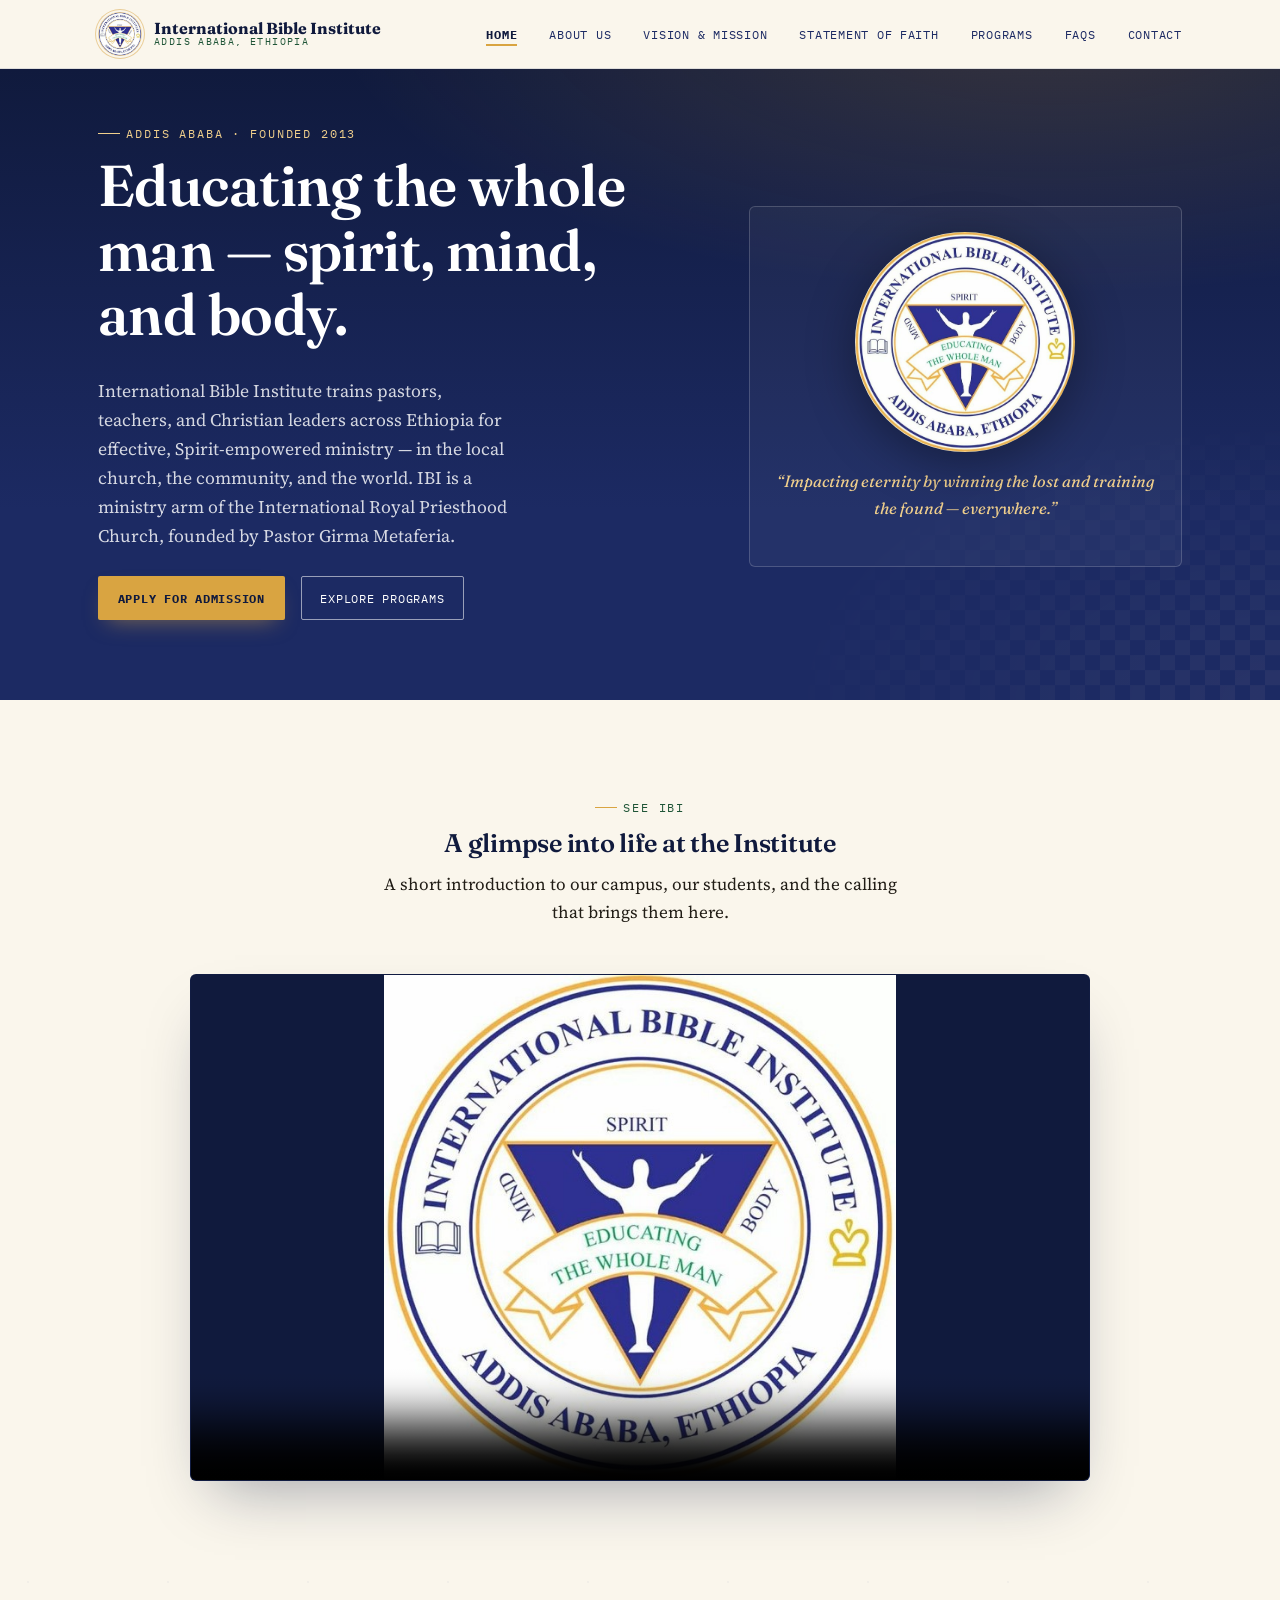
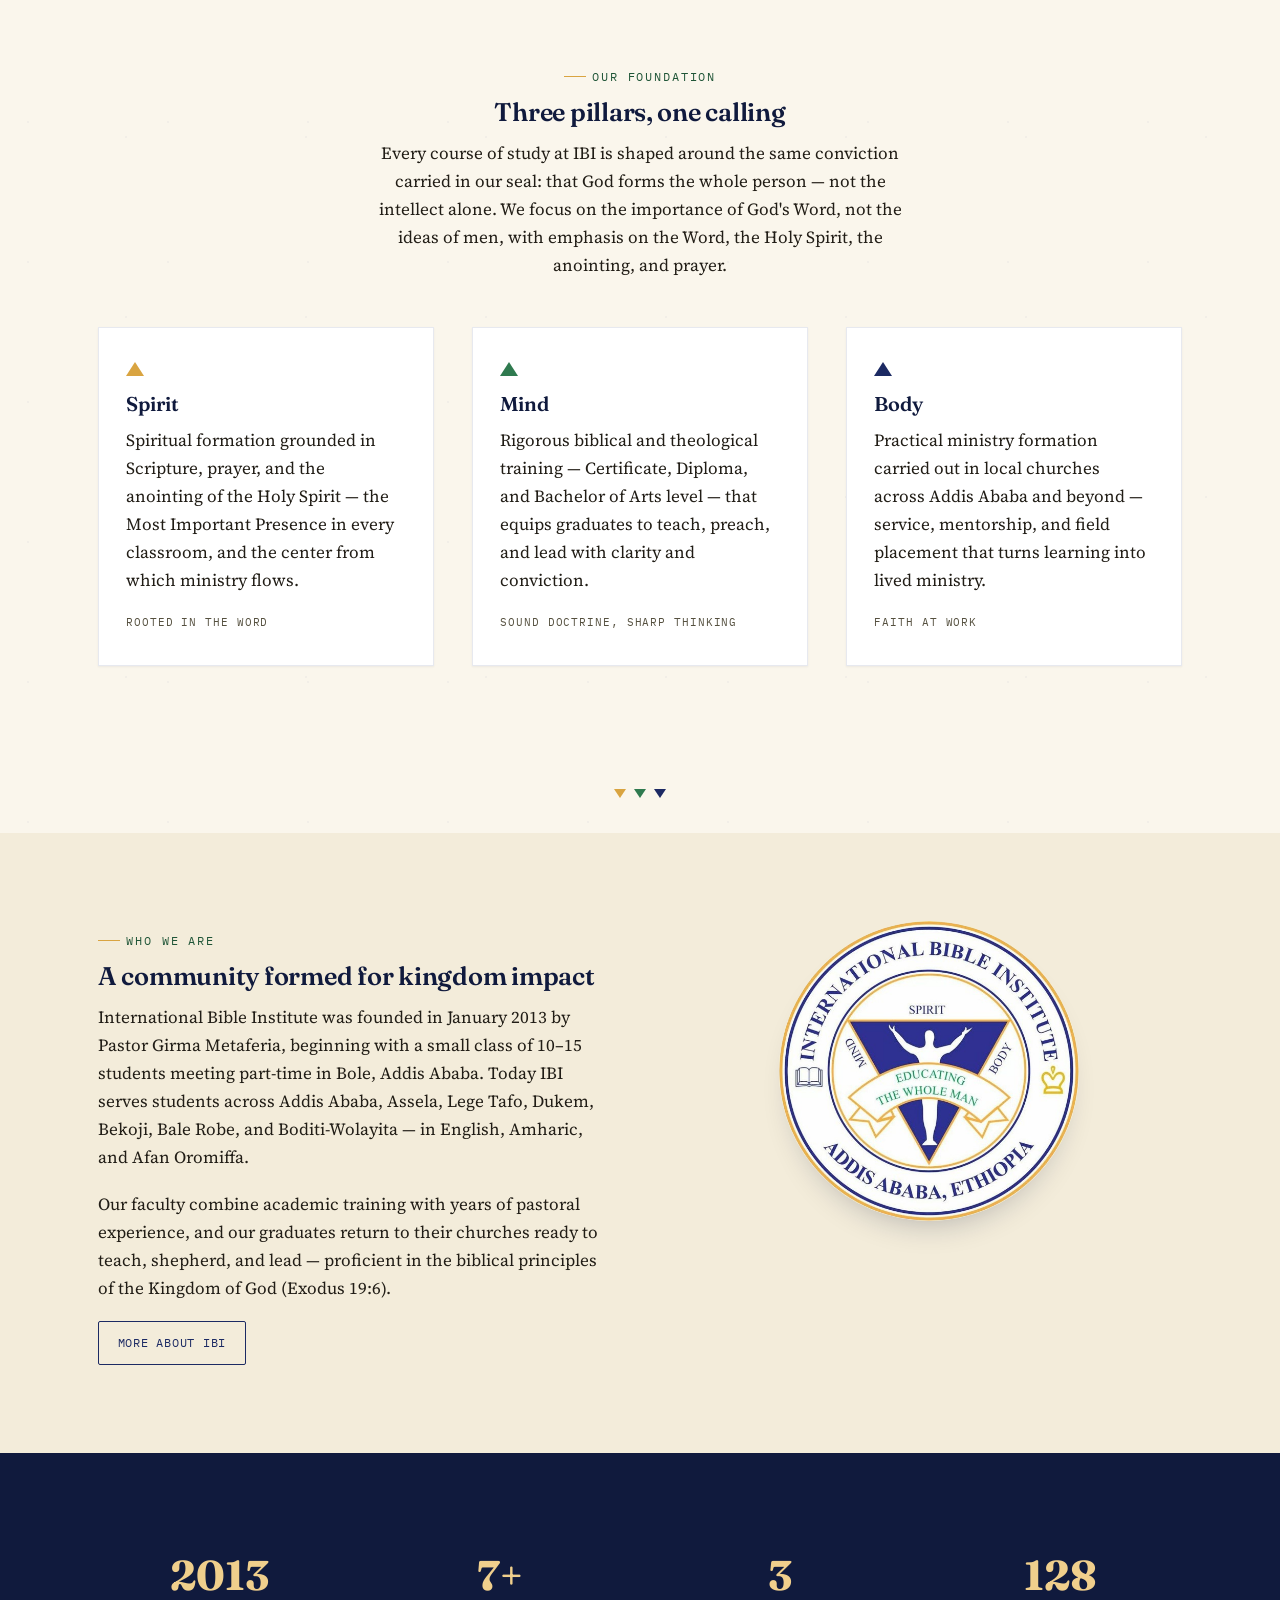
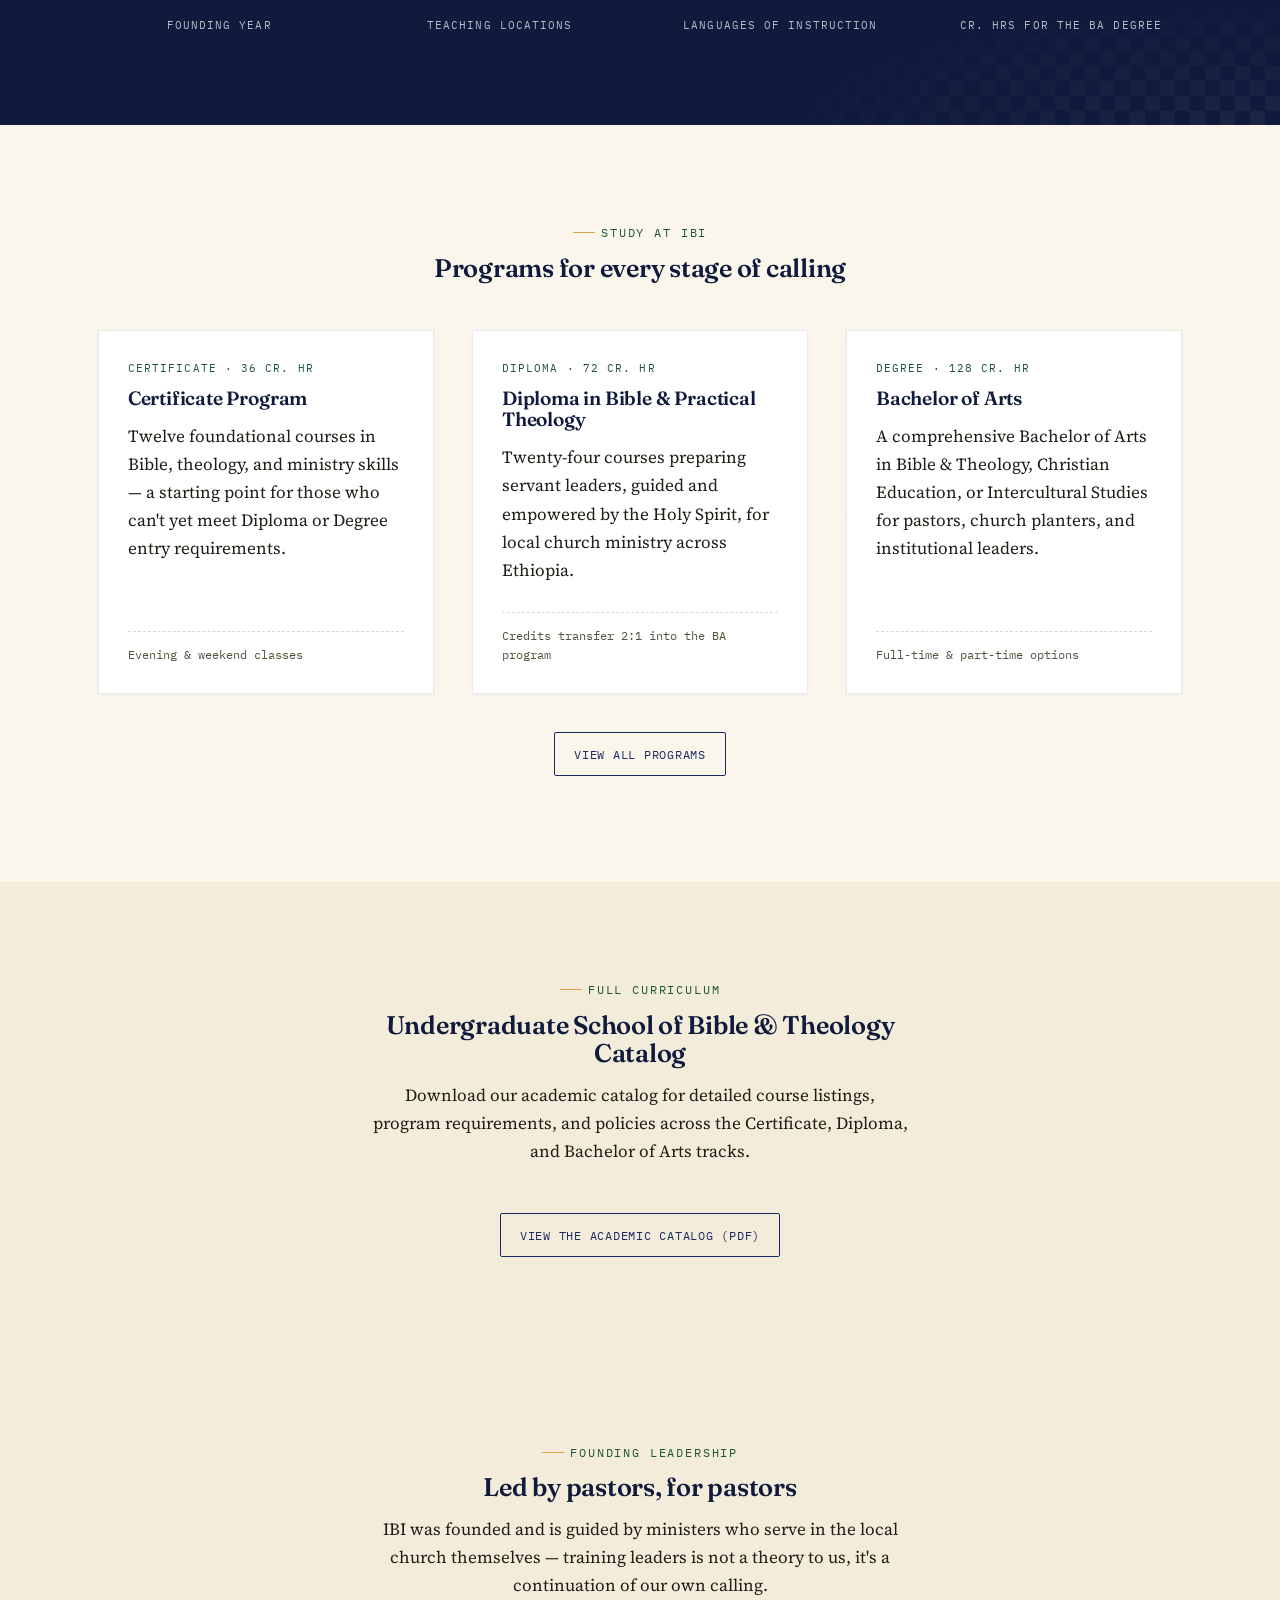
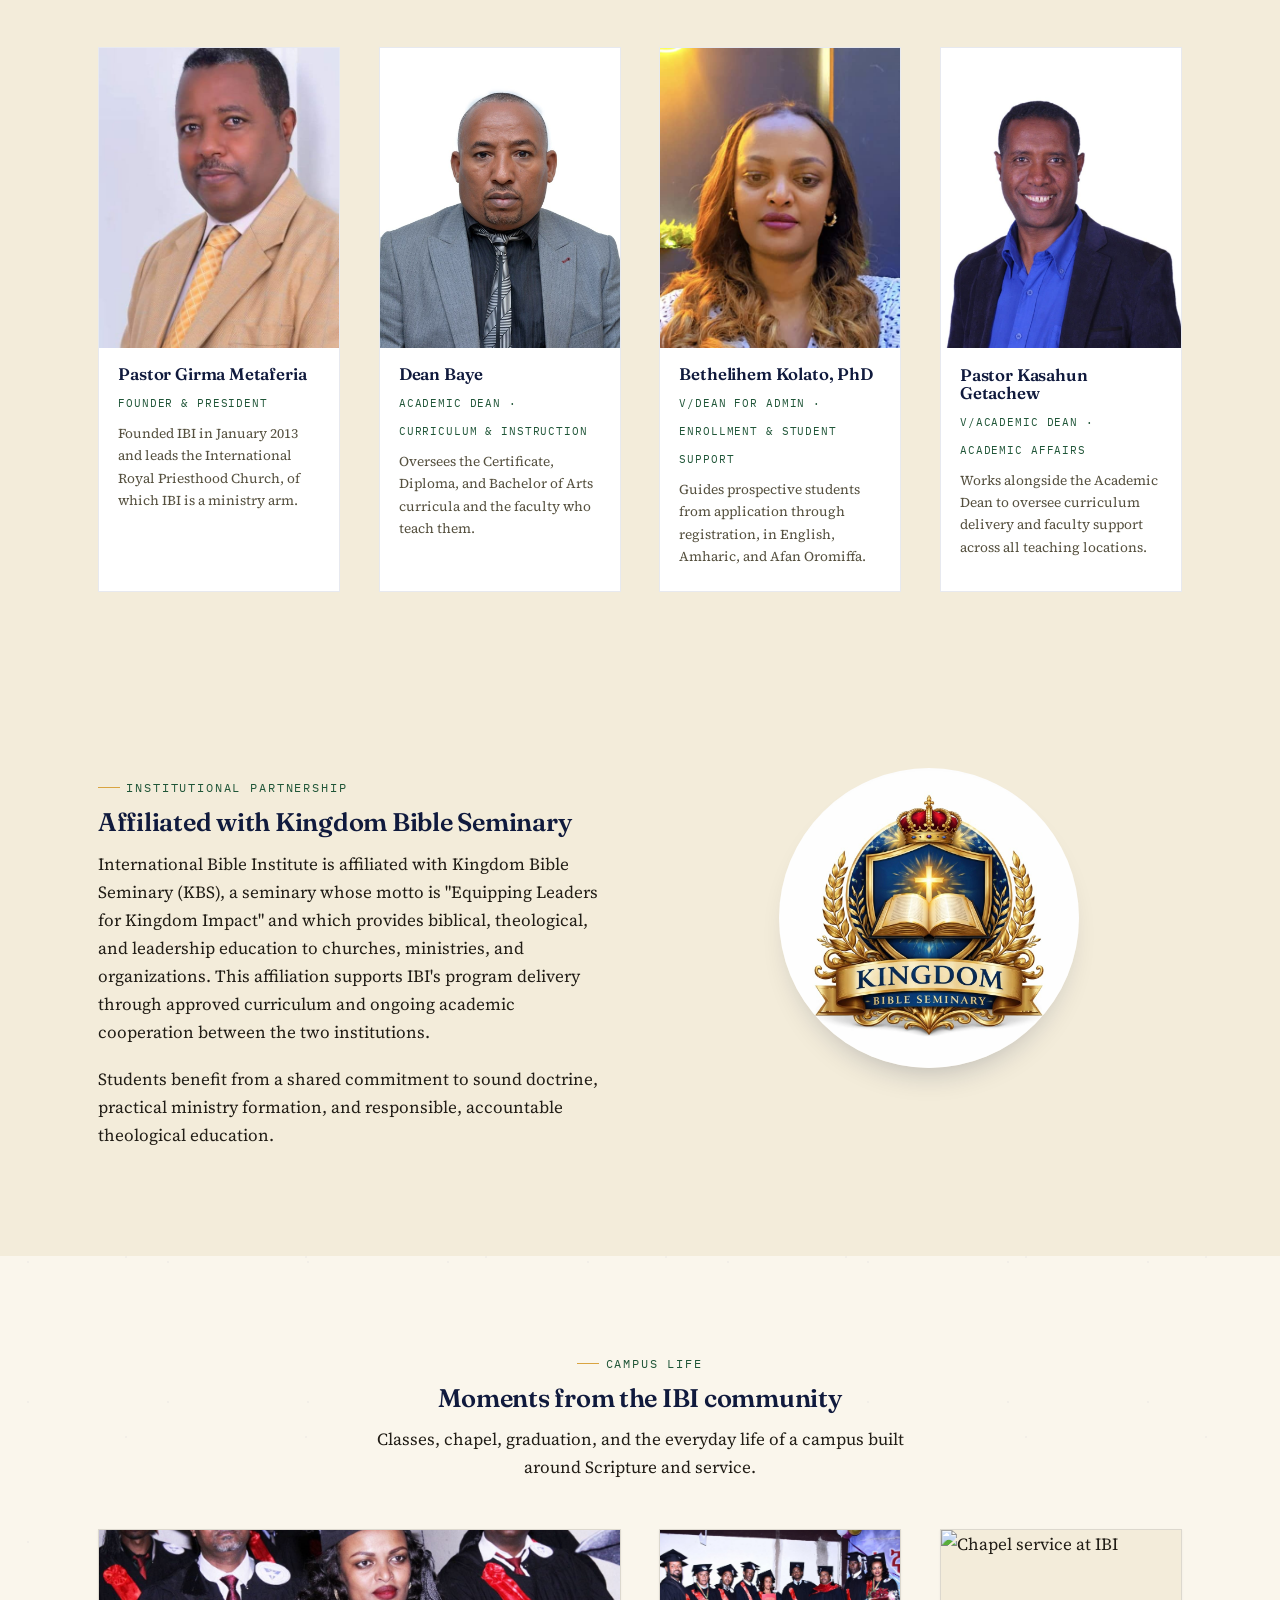
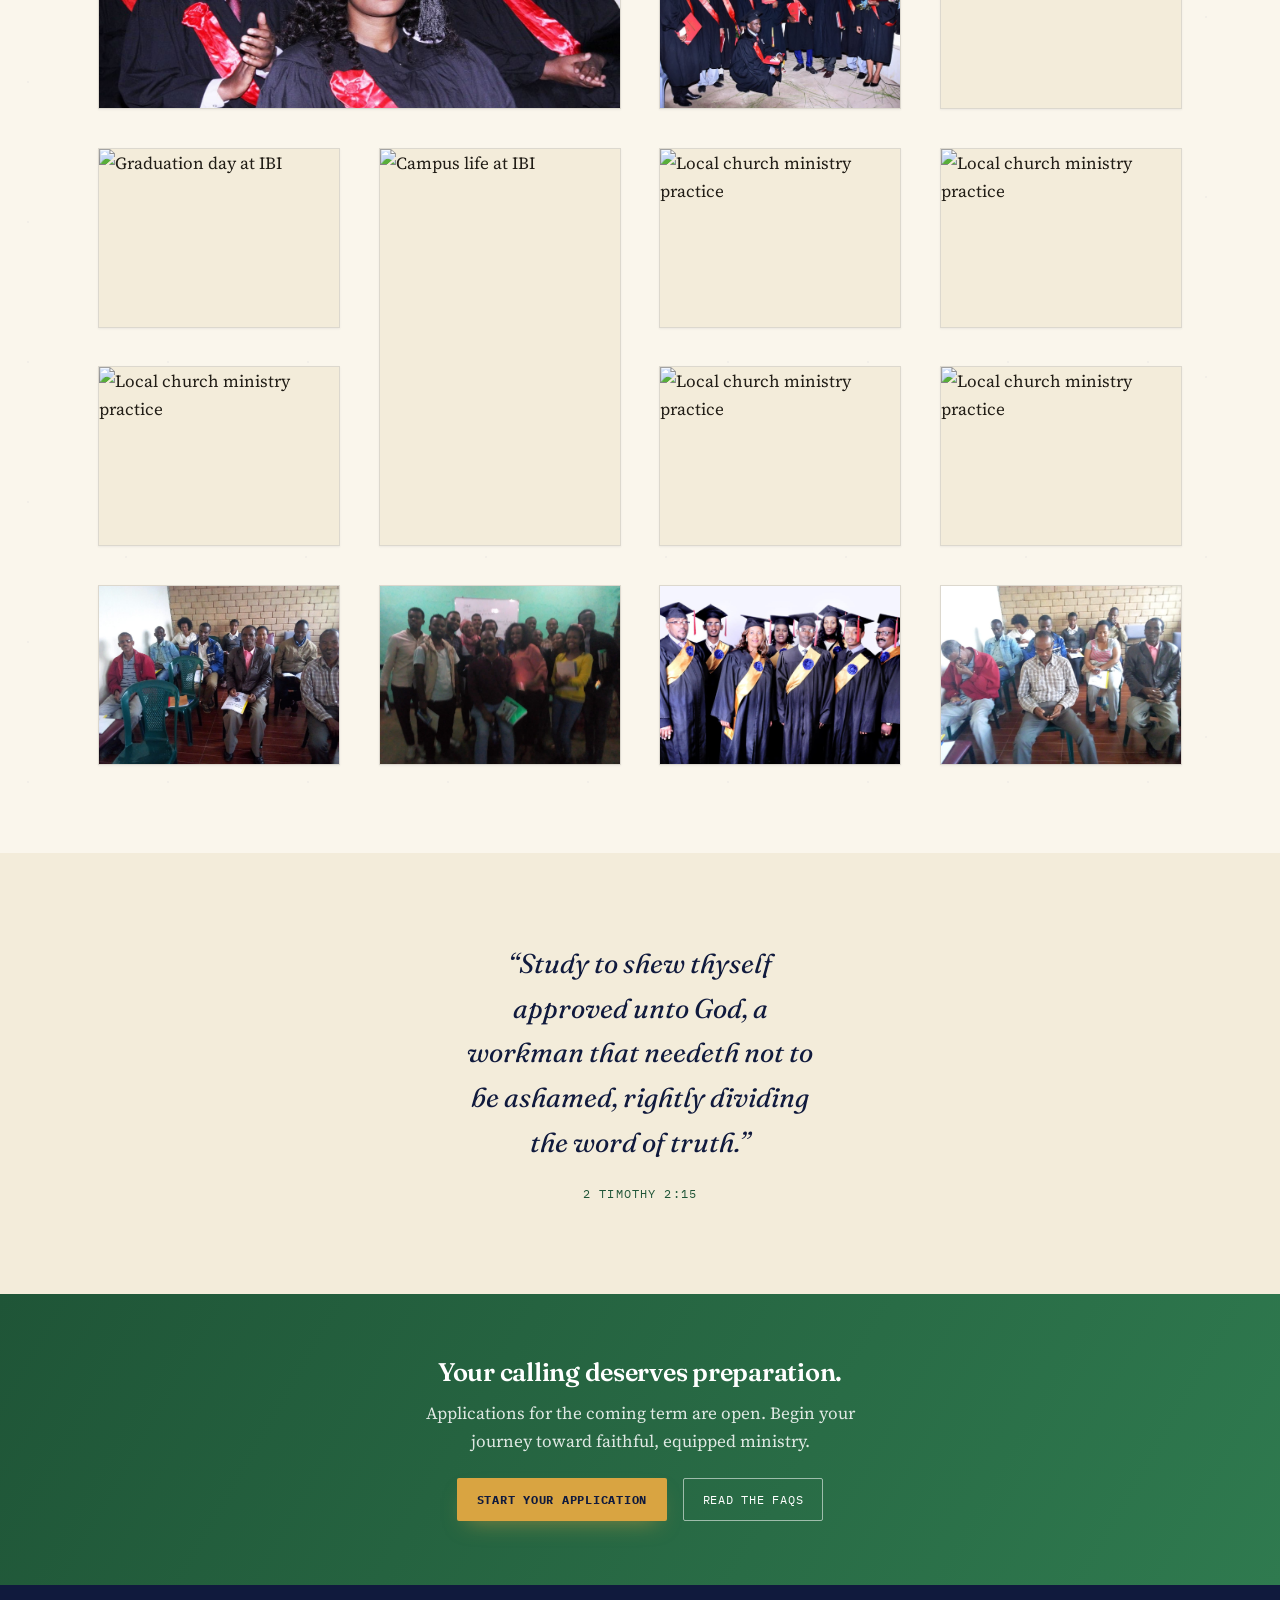
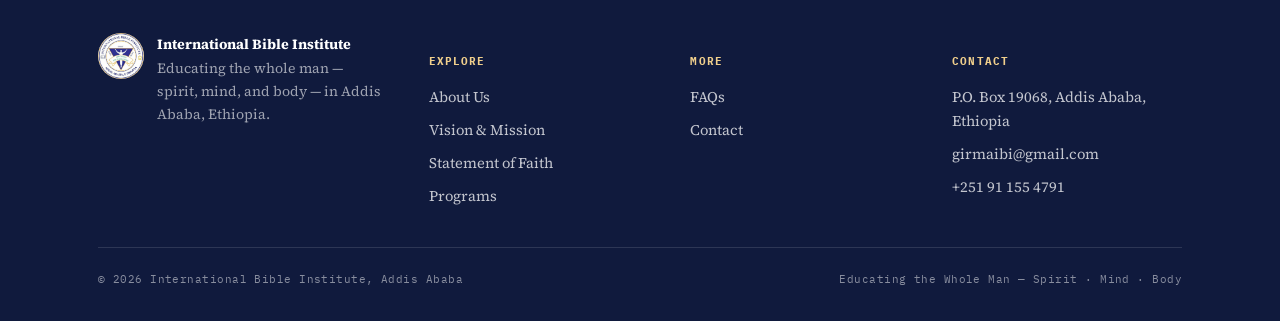
==== index.html @ f101fec1 "first commit" ====
<!DOCTYPE html>
<html lang="en">
<head>
<meta charset="UTF-8">
<meta name="viewport" content="width=device-width, initial-scale=1.0">
<title>International Bible Institute — Addis Ababa, Ethiopia</title>
<meta name="description" content="International Bible Institute (IBI) in Addis Ababa, Ethiopia — educating the whole man in spirit, mind, and body.">
<link rel="icon" type="image/png" href="Pictures/IBI Logo circle.png">
<link rel="apple-touch-icon" href="apple-touch-icon.png">
<link rel="preconnect" href="https://fonts.googleapis.com">
<link href="https://fonts.googleapis.com/css2?family=Fraunces:ital,wght@0,500;0,600;0,700;1,500&family=Source+Serif+4:wght@400;500;600&family=IBM+Plex+Mono:wght@400;500&display=swap" rel="stylesheet">
<link rel="stylesheet" href="styles.css">
</head>
<body>

<header class="site-header">
  <div class="wrap nav">
    <a href="index.html" class="brand">
      <img src="IBI Logo.jpeg" alt="International Bible Institute crest">
      <span class="brand-text"><strong>International Bible Institute</strong><span>Addis Ababa, Ethiopia</span></span>
    </a>
    <button class="nav-toggle" aria-label="Toggle navigation" aria-expanded="false"><span></span></button>
    <ul class="nav-links">
      <li><a href="index.html" aria-current="page">Home</a></li>
      <li><a href="About.html">About Us</a></li>
      <li><a href="Visionmission.html">Vision &amp; Mission</a></li>
      <li><a href="Statementoffaith.html">Statement of Faith</a></li>
      <li><a href="Programs.html">Programs</a></li>
      <li><a href="Faqs.html">FAQs</a></li>
      <li><a href="Contact.html">Contact</a></li>
    </ul>
  </div>
</header>

<main>

  <!-- HERO -->
  <section class="hero">
    <div class="wrap hero-inner">
      <div>
        <p class="eyebrow">Addis Ababa · Founded 2013</p>
        <h1>Educating the whole man — spirit, mind, and body.</h1>
        <p class="lead">International Bible Institute trains pastors, teachers, and Christian leaders across Ethiopia for effective, Spirit-empowered ministry — in the local church, the community, and the world. IBI is a ministry arm of the International Royal Priesthood Church, founded by Pastor Girma Metaferia.</p>
        <div class="hero-actions">
          <a href="Contact.html" class="btn btn-gold">Apply for admission</a>
          <a href="Programs.html" class="btn btn-outline">Explore programs</a>
        </div>
      </div>
      <div class="crest-panel">
        <img src="IBI Logo.jpeg" alt="International Bible Institute seal — Spirit, Mind, Body">
        <p class="motto">&ldquo;Impacting eternity by winning the lost and training the found — everywhere.&rdquo;</p>
      </div>
    </div>
  </section>

  <!-- VIDEO -->
  <section class="video-section">
    <div class="wrap">
      <div class="section-head center">
        <p class="eyebrow">See IBI</p>
        <h2>A glimpse into life at the Institute</h2>
        <p>A short introduction to our campus, our students, and the calling that brings them here.</p>
      </div>
      <div class="video-frame">
        <video controls preload="metadata" poster="IBI Logo.jpeg">
          <source src="IBI video.mp4" type="video/mp4">
          Your browser does not support the video tag. You can <a href="IBI video.mp4">download the video</a> instead.
        </video>
      </div>
    </div>
  </section>

  <!-- PILLARS -->
  <section>
    <div class="wrap">
      <div class="section-head center">
        <p class="eyebrow">Our foundation</p>
        <h2>Three pillars, one calling</h2>
        <p>Every course of study at IBI is shaped around the same conviction carried in our seal: that God forms the whole person — not the intellect alone. We focus on the importance of God's Word, not the ideas of men, with emphasis on the Word, the Holy Spirit, the anointing, and prayer.</p>
      </div>
      <div class="pillars">
        <div class="pillar">
          <h3>Spirit</h3>
          <p>Spiritual formation grounded in Scripture, prayer, and the anointing of the Holy Spirit — the Most Important Presence in every classroom, and the center from which ministry flows.</p>
          <span class="ref">Rooted in the Word</span>
        </div>
        <div class="pillar">
          <h3>Mind</h3>
          <p>Rigorous biblical and theological training — Certificate, Diploma, and Bachelor of Arts level — that equips graduates to teach, preach, and lead with clarity and conviction.</p>
          <span class="ref">Sound doctrine, sharp thinking</span>
        </div>
        <div class="pillar">
          <h3>Body</h3>
          <p>Practical ministry formation carried out in local churches across Addis Ababa and beyond — service, mentorship, and field placement that turns learning into lived ministry.</p>
          <span class="ref">Faith at work</span>
        </div>
      </div>
    </div>
  </section>

  <div class="tri-rule"><span></span><span></span><span></span></div>

  <!-- ABOUT TEASER -->
  <section class="section-alt">
    <div class="wrap split">
      <div>
        <p class="eyebrow">Who we are</p>
        <h2>A community formed for kingdom impact</h2>
        <p>International Bible Institute was founded in January 2013 by Pastor Girma Metaferia, beginning with a small class of 10–15 students meeting part-time in Bole, Addis Ababa. Today IBI serves students across Addis Ababa, Assela, Lege Tafo, Dukem, Bekoji, Bale Robe, and Boditi-Wolayita — in English, Amharic, and Afan Oromiffa.</p>
        <p>Our faculty combine academic training with years of pastoral experience, and our graduates return to their churches ready to teach, shepherd, and lead — proficient in the biblical principles of the Kingdom of God (Exodus 19:6).</p>
        <a href="About.html" class="btn btn-outline-dark">More about IBI</a>
      </div>
      <div>
        <img class="seal-round" src="IBI Logo.jpeg" alt="International Bible Institute seal">
      </div>
    </div>
  </section>

  <!-- STATS -->
  <section class="section-navy">
    <div class="wrap">
      <div class="stats">
        <div class="stat"><b>2013</b><span>Founding year</span></div>
        <div class="stat"><b>7+</b><span>Teaching locations</span></div>
        <div class="stat"><b>3</b><span>Languages of instruction</span></div>
        <div class="stat"><b>128</b><span>Cr. hrs for the BA degree</span></div>
      </div>
    </div>
  </section>

  <!-- PROGRAMS TEASER -->
  <section>
    <div class="wrap">
      <div class="section-head center">
        <p class="eyebrow">Study at IBI</p>
        <h2>Programs for every stage of calling</h2>
      </div>
      <div class="card-grid">
        <div class="card">
          <span class="tag">Certificate · 36 cr. hr</span>
          <h3>Certificate Program</h3>
          <p>Twelve foundational courses in Bible, theology, and ministry skills — a starting point for those who can't yet meet Diploma or Degree entry requirements.</p>
          <span class="meta">Evening &amp; weekend classes</span>
        </div>
        <div class="card">
          <span class="tag">Diploma · 72 cr. hr</span>
          <h3>Diploma in Bible &amp; Practical Theology</h3>
          <p>Twenty-four courses preparing servant leaders, guided and empowered by the Holy Spirit, for local church ministry across Ethiopia.</p>
          <span class="meta">Credits transfer 2:1 into the BA program</span>
        </div>
        <div class="card">
          <span class="tag">Degree · 128 cr. hr</span>
          <h3>Bachelor of Arts</h3>
          <p>A comprehensive Bachelor of Arts in Bible &amp; Theology, Christian Education, or Intercultural Studies for pastors, church planters, and institutional leaders.</p>
          <span class="meta">Full-time &amp; part-time options</span>
        </div>
      </div>
      <p style="text-align:center; margin-top:2.4rem;"><a href="Programs.html" class="btn btn-outline-dark">View all programs</a></p>
    </div>
  </section>

  <!-- ACADEMIC CATALOG -->
  <section class="section-alt">
    <div class="wrap" style="text-align:center;">
      <div class="section-head center">
        <p class="eyebrow">Full curriculum</p>
        <h2>Undergraduate School of Bible &amp; Theology Catalog</h2>
        <p>Download our academic catalog for detailed course listings, program requirements, and policies across the Certificate, Diploma, and Bachelor of Arts tracks.</p>
      </div>
      <a href="Pictures/IBI_Catalog_without_first_page.pdf" class="btn btn-outline-dark" target="_blank" rel="noopener">View the academic catalog (PDF)</a>
    </div>
  </section>

  <!-- LEADERSHIP TEASER -->
  <section class="section-alt">
    <div class="wrap">
      <div class="section-head center">
        <p class="eyebrow">Founding leadership</p>
        <h2>Led by pastors, for pastors</h2>
        <p>IBI was founded and is guided by ministers who serve in the local church themselves — training leaders is not a theory to us, it's a continuation of our own calling.</p>
      </div>
      <div class="people-grid">
        <div class="person">
          <div class="photo">
            <img src="Pictures/pastor Girma.jpeg" alt="Pastor Girma Metaferia">
          </div>
          <div class="body">
            <h4>Pastor Girma Metaferia</h4>
            <span class="role">Founder &amp; President</span>
            <p class="bio">Founded IBI in January 2013 and leads the International Royal Priesthood Church, of which IBI is a ministry arm.</p>
          </div>
        </div>
        <div class="person">
          <div class="photo"><img src="Pictures/dean baye.jpeg" alt="Academic Dean"></div>
          <div class="body">
            <h4>Dean Baye</h4>
            <span class="role">Academic Dean · Curriculum &amp; Instruction</span>
            <p class="bio">Oversees the Certificate, Diploma, and Bachelor of Arts curricula and the faculty who teach them.</p>
          </div>
        </div>
        <div class="person">
          <div class="photo"><img src="Pictures/WhatsApp Image 2026-07-26 at 11.01.32 PM.jpeg" alt="Bethelihem Kolato"></div>
          <div class="body">
            <h4>Bethelihem Kolato, PhD</h4>
            <span class="role">V/Dean for Admin · Enrollment &amp; Student Support</span>
            <p class="bio">Guides prospective students from application through registration, in English, Amharic, and Afan Oromiffa.</p>
          </div>
        </div>
        <div class="person">
          <div class="photo"><img src="Pictures/Pastor Kasahun Getachew pic.jpeg" alt="Pastor Kasahun Getachew"></div>
          <div class="body">
            <h4>Pastor Kasahun Getachew</h4>
            <span class="role">V/Academic Dean · Academic Affairs</span>
            <p class="bio">Works alongside the Academic Dean to oversee curriculum delivery and faculty support across all teaching locations.</p>
          </div>
        </div>
      </div>
    </div>
  </section>

  <!-- KBS PARTNERSHIP -->
  <section class="section-alt">
    <div class="wrap split">
      <div>
        <p class="eyebrow">Institutional partnership</p>
        <h2>Affiliated with Kingdom Bible Seminary</h2>
        <p>International Bible Institute is affiliated with Kingdom Bible Seminary (KBS), a seminary whose motto is "Equipping Leaders for Kingdom Impact" and which provides biblical, theological, and leadership education to churches, ministries, and organizations. This affiliation supports IBI's program delivery through approved curriculum and ongoing academic cooperation between the two institutions.</p>
        <p>Students benefit from a shared commitment to sound doctrine, practical ministry formation, and responsible, accountable theological education.</p>
      </div>
      <div>
        <img class="seal-round" src="Pictures/kSM logo oic.jpeg" alt="Kingdom Bible Seminary seal">
      </div>
    </div>
  </section>

  <!-- GALLERY -->
  <section>
    <div class="wrap">
      <div class="section-head center">
        <p class="eyebrow">Campus life</p>
        <h2>Moments from the IBI community</h2>
        <p>Classes, chapel, graduation, and the everyday life of a campus built around Scripture and service.</p>
      </div>
      <div class="gallery-grid">
        <div class="gallery-item gallery-wide">
          <img src="Pictures/WhatsApp Image 2026-07-23 at 9.34.53 PM.jpeg" alt="Students and faculty at International Bible Institute">
        </div>
        <div class="gallery-item">
          <img src="Pictures/WhatsApp Image 2026-07-23 at 9.34.54 PM.jpeg" alt="Classroom instruction at IBI">
        </div>
        <div class="gallery-item">
          <img src="Pictures/KN0C7906.JPG" alt="Chapel service at IBI">
        </div>
        <div class="gallery-item">
          <img src="Pictures/KN0C7917.JPG" alt="Graduation day at IBI">
        </div>
        <div class="gallery-item gallery-tall">
          <img src="Pictures/KN0C7924.jpg" alt="Campus life at IBI">
        </div>
        <div class="gallery-item">
          <img src="Pictures/KN0C7926.jpg" alt="Local church ministry practice">
        </div>
        <div class="gallery-item">
          <img src="Pictures/KN0C7950.JPG" alt="Local church ministry practice">
        </div>
        <div class="gallery-item">
          <img src="Pictures/KN0C8002.jpg" alt="Local church ministry practice">
        </div>
        <div class="gallery-item">
          <img src="Pictures/KN0C8007.JPG" alt="Local church ministry practice">
        </div>
        <div class="gallery-item">
          <img src="Pictures/KN0C80032.jpg" alt="Local church ministry practice">
        </div>

        <div class="gallery-item">
          <img src="Pictures/WhatsApp Image 2026-07-27 at 9.42.30 AM.jpeg" alt="Local church ministry practice">
        </div>
        <div class="gallery-item">
          <img src="Pictures/WhatsApp Image 2026-07-27 at 9.43.08 AM.jpeg" alt="Local church ministry practice">
        </div>
        <div class="gallery-item">
          <img src="Pictures/WhatsApp Image 2026-07-27 at 9.56.02 AM.jpeg" alt="Local church ministry practice">
        </div>
        <div class="gallery-item">
          <img src="Pictures/WhatsApp Image 2026-07-27 at 9.42.51 AM.jpeg" alt="Local church ministry practice">
        </div>
      </div>
    </div>
  </section>

  <!-- VERSE -->
  <section class="section-alt">
    <div class="wrap verse">
      <blockquote>&ldquo;Study to shew thyself approved unto God, a workman that needeth not to be ashamed, rightly dividing the word of truth.&rdquo;</blockquote>
      <cite>2 Timothy 2:15</cite>
    </div>
  </section>

  <!-- CTA -->
  <section class="cta-banner">
    <div class="wrap">
      <h2>Your calling deserves preparation.</h2>
      <p>Applications for the coming term are open. Begin your journey toward faithful, equipped ministry.</p>
      <div class="hero-actions" style="justify-content:center; margin-top:1.4rem;">
        <a href="Contact.html" class="btn btn-gold">Start your application</a>
        <a href="Faqs.html" class="btn btn-outline">Read the FAQs</a>
      </div>
    </div>
  </section>

</main>

<footer class="site-footer">
  <div class="wrap">
    <div class="footer-grid">
      <div class="footer-brand">
        <img src="IBI Logo.jpeg" alt="International Bible Institute crest">
        <p><strong style="color:#fff;">International Bible Institute</strong><br>Educating the whole man — spirit, mind, and body — in Addis Ababa, Ethiopia.</p>
      </div>
      <div>
        <h5>Explore</h5>
        <ul>
          <li><a href="About.html">About Us</a></li>
          <li><a href="Visionmission.html">Vision &amp; Mission</a></li>
          <li><a href="Statementoffaith.html">Statement of Faith</a></li>
          <li><a href="Programs.html">Programs</a></li>
        </ul>
      </div>
      <div>
        <h5>More</h5>
        <ul>
          <li><a href="Faqs.html">FAQs</a></li>
          <li><a href="Contact.html">Contact</a></li>
        </ul>
      </div>
      <div>
        <h5>Contact</h5>
        <ul>
          <li>P.O. Box 19068, Addis Ababa, Ethiopia</li>
          <li>girmaibi@gmail.com</li>
          <li>+251 91 155 4791</li>
        </ul>
      </div>
    </div>
    <div class="footer-bottom">
      <span>&copy; <span id="year"></span> International Bible Institute, Addis Ababa</span>
      <span>Educating the Whole Man — Spirit · Mind · Body</span>
    </div>
  </div>
</footer>

<script src="app.js"></script>
</body>
</html>
---- styles.css ----
/* =========================================================
   INTERNATIONAL BIBLE INSTITUTE — Addis Ababa, Ethiopia
   Design tokens
   ========================================================= */

   :root{
    /* Color */
    --navy-deep:   #101a3d;
    --navy:        #1c2a63;
    --navy-soft:   #29397f;
    --gold:        #d9a441;
    --gold-light:  #f0cf8c;
    --gold-deep:   #a97a22;
    --green:       #2f7a4f;
    --green-deep:  #1f5537;
    --cream:       #faf6ec;
    --paper:       #f3ecda;
    --ink:         #211d16;
    --ink-soft:    #55503f;
    --white:       #ffffff;

    /* Type */
    --font-display: "Fraunces", "Iowan Old Style", Georgia, serif;
    --font-body:    "Source Serif 4", Georgia, serif;
    --font-utility: "IBM Plex Mono", "Courier New", monospace;

    /* Layout */
    --maxw: 1180px;
    --gap: clamp(1.25rem, 3vw, 2.5rem);
    --radius: 2px;
    --shadow-sm: 0 1px 2px rgba(16,26,61,.06);
    --shadow-md: 0 18px 32px -18px rgba(16,26,61,.30);
    --shadow-lg: 0 30px 60px -24px rgba(16,26,61,.38);
  }

  *,*::before,*::after{ box-sizing:border-box; }
  html{ scroll-behavior:smooth; }

  body{
    margin:0;
    background:var(--cream);
    color:var(--ink);
    font-family:var(--font-body);
    font-size:17px;
    line-height:1.65;
    -webkit-font-smoothing:antialiased;
    background-image:
      radial-gradient(1px 1px at 20% 30%, rgba(28,42,99,.035) 1px, transparent 1px),
      radial-gradient(1px 1px at 70% 65%, rgba(28,42,99,.035) 1px, transparent 1px);
    background-size: 140px 140px, 180px 180px;
  }

  img{ max-width:100%; display:block; }
  a{ color:inherit; }

  h1,h2,h3,h4{
    font-family:var(--font-display);
    font-weight:600;
    line-height:1.12;
    margin:0 0 .5em;
    color:var(--navy-deep);
    letter-spacing:-0.01em;
  }

  p{ margin:0 0 1.1em; }

  .eyebrow{
    font-family:var(--font-utility);
    font-size:.72rem;
    letter-spacing:.16em;
    text-transform:uppercase;
    color:var(--green-deep);
    display:inline-flex;
    align-items:center;
    gap:.55em;
    margin-bottom:1em;
  }
  .eyebrow::before{
    content:"";
    width:22px;
    height:1px;
    background:var(--gold);
    display:inline-block;
  }

  .wrap{
    max-width:var(--maxw);
    margin-inline:auto;
    padding-inline:clamp(1.25rem, 4vw, 3rem);
  }

  /* Focus visibility */
  a:focus-visible, button:focus-visible, input:focus-visible, textarea:focus-visible, select:focus-visible, summary:focus-visible{
    outline:2px solid var(--gold);
    outline-offset:3px;
  }

  @media (prefers-reduced-motion: reduce){
    *{ animation-duration:.001ms !important; transition-duration:.001ms !important; scroll-behavior:auto !important; }
  }

  /* =========================================================
     Triangle signature motif
     (echoes the Spirit / Mind / Body mark in the crest)
     ========================================================= */

  .tri-rule{
    display:flex;
    justify-content:center;
    gap:.5rem;
    padding:2.2rem 0;
  }
  .tri-rule span{
    width:0; height:0;
    border-left:6px solid transparent;
    border-right:6px solid transparent;
    border-top:9px solid var(--gold);
  }
  .tri-rule span:nth-child(2){ border-top-color:var(--green); }
  .tri-rule span:nth-child(3){ border-top-color:var(--navy); }

  .tri-mark{
    width:0; height:0;
    border-left:7px solid transparent;
    border-right:7px solid transparent;
    border-top:11px solid var(--gold);
    margin:0 auto 1.4rem;
  }

  /* =========================================================
     Header / Nav
     ========================================================= */

  .site-header{
    position:sticky; top:0; z-index:50;
    background:rgba(250,246,236,.92);
    backdrop-filter:blur(6px);
    border-bottom:1px solid rgba(28,42,99,.12);
  }
  .nav{
    display:flex;
    align-items:center;
    justify-content:space-between;
    padding-block:.75rem;
  }
  .brand{
    display:flex;
    align-items:center;
    gap:.75rem;
    text-decoration:none;
    min-width:0;
  }
  .brand img{
    width:44px; height:44px;
    border-radius:50%;
    object-fit:cover;
    object-position:center;
    box-shadow:0 0 0 2px var(--cream), 0 0 0 3px rgba(217,164,65,.5);
    flex:none;
  }
  .brand-text{
    font-family:var(--font-display);
    line-height:1.05;
    min-width:0;
  }
  .brand-text strong{
    display:block;
    font-size:1rem;
    color:var(--navy-deep);
    font-weight:700;
    white-space:nowrap;
  }
  .brand-text span{
    display:block;
    font-family:var(--font-utility);
    font-size:.62rem;
    letter-spacing:.14em;
    text-transform:uppercase;
    color:var(--green-deep);
    white-space:nowrap;
  }

  .nav-links{
    display:flex;
    gap:clamp(1rem,2.5vw,2.2rem);
    list-style:none;
    margin:0; padding:0;
    font-family:var(--font-utility);
    font-size:.78rem;
    letter-spacing:.06em;
    text-transform:uppercase;
  }
  .nav-links a{
    text-decoration:none;
    color:var(--navy);
    position:relative;
    padding-bottom:4px;
  }
  .nav-links a::after{
    content:"";
    position:absolute; left:0; bottom:0;
    width:0; height:2px;
    background:var(--gold);
    transition:width .25s ease;
  }
  .nav-links a:hover::after,
  .nav-links a[aria-current="page"]::after{ width:100%; }
  .nav-links a[aria-current="page"]{ color:var(--navy-deep); font-weight:700; }

  /* Mobile menu toggle — a proper square icon button (rounded corners,
     centered hamburger) instead of a bare bordered box, and it now
     morphs into an X while the menu is open. */
  .nav-toggle{
    display:none;
    align-items:center;
    justify-content:center;
    flex:none;
    width:42px;
    height:42px;
    background:rgba(28,42,99,.05);
    border:1px solid rgba(28,42,99,.3);
    border-radius:10px;
    padding:0;
    cursor:pointer;
  }
  .nav-toggle span{
    display:block;
    width:20px; height:2px;
    background:var(--navy);
    position:relative;
    transition:background .2s ease;
  }
  .nav-toggle span::before,
  .nav-toggle span::after{
    content:"";
    position:absolute;
    left:0;
    width:20px; height:2px;
    background:var(--navy);
    transition:transform .2s ease, top .2s ease;
  }
  .nav-toggle span::before{ top:-6px; }
  .nav-toggle span::after{ top:6px; }
  .nav-toggle[aria-expanded="true"]{ background:rgba(28,42,99,.1); }
  .nav-toggle[aria-expanded="true"] span{ background:transparent; }
  .nav-toggle[aria-expanded="true"] span::before{ top:0; transform:rotate(45deg); background:var(--navy-deep); }
  .nav-toggle[aria-expanded="true"] span::after{ top:0; transform:rotate(-45deg); background:var(--navy-deep); }

  @media (max-width:820px){
    .nav-toggle{ display:flex; }
    .nav-links{
      position:absolute;
      top:100%; left:0; right:0;
      background:var(--cream);
      flex-direction:column;
      gap:0;
      padding:.5rem clamp(1.25rem,4vw,3rem) 1.2rem;
      border-bottom:1px solid rgba(28,42,99,.12);
      display:none;
    }
    .nav-links.open{ display:flex; }
    .nav-links li{ padding:.65rem 0; border-top:1px solid rgba(28,42,99,.08); }
  }

  /* =========================================================
     Hero
     ========================================================= */

  .hero{
    background:
      radial-gradient(1200px 480px at 82% -10%, rgba(217,164,65,.20), transparent 60%),
      linear-gradient(180deg, var(--navy-deep), var(--navy) 70%);
    color:var(--white);
    padding:clamp(2rem,4vw,2.8rem) 0 clamp(3rem,7vw,5rem);
    position:relative;
    overflow:hidden;
  }
  .hero-inner{
    display:grid;
    grid-template-columns:1.15fr .85fr;
    gap:clamp(2rem,5vw,4rem);
    align-items:center;
  }
  @media (max-width:860px){
    .hero-inner{ grid-template-columns:1fr; }
    .hero-inner .crest-panel{ order:-1; max-width:340px; margin-inline:auto; }
  }
  .hero .eyebrow{ color:var(--gold-light); }
  .hero .eyebrow::before{ background:var(--gold-light); }
  .hero h1{
    color:var(--white);
    font-size:clamp(2.3rem, 4.6vw, 3.6rem);
    max-width:14ch;
  }
  .hero p.lead{
    color:rgba(255,255,255,.82);
    font-size:1.1rem;
    max-width:46ch;
  }
  .hero-actions{
    display:flex; gap:1rem; flex-wrap:wrap;
    margin-top:1.6rem;
  }

  .btn{
    display:inline-flex;
    align-items:center;
    gap:.5em;
    font-family:var(--font-utility);
    font-size:.78rem;
    letter-spacing:.06em;
    text-transform:uppercase;
    text-decoration:none;
    padding:.85em 1.5em;
    border-radius:var(--radius);
    border:1px solid transparent;
    cursor:pointer;
    transition:transform .18s ease, background .18s ease, color .18s ease, border-color .18s ease, box-shadow .18s ease;
  }
  .btn:hover{ transform:translateY(-2px); }
  .btn-gold{
    background:var(--gold);
    color:var(--navy-deep);
    font-weight:700;
    box-shadow:0 10px 22px -10px rgba(217,164,65,.55);
  }
  .btn-gold:hover{ background:var(--gold-light); }
  .btn-outline{
    border-color:rgba(255,255,255,.55);
    color:var(--white);
  }
  .btn-outline:hover{ border-color:var(--gold-light); color:var(--gold-light); }
  .btn-outline-dark{
    border-color:var(--navy);
    color:var(--navy);
  }
  .btn-outline-dark:hover{ border-color:var(--green); color:var(--green-deep); }

  /* Crest panel in hero
     Fixed: image is now forced to a true 1:1 box via matching clamp()
     values on both width AND height (rather than width + aspect-ratio),
     so the circular crop is always a perfect circle centered on the
     seal artwork, at every viewport size.
     Nudged down slightly (margin-top) and vertically centered against
     the hero copy column (.hero-inner now uses align-items:center)
     so the seal sits in the visual middle of the hero rather than
     pinned to the top. */
  .crest-panel{
    border:1px solid rgba(255,255,255,.18);
    background:rgba(255,255,255,.04);
    padding:1.6rem;
    border-radius:6px;
    text-align:center;
    margin-top:clamp(1.2rem, 4vw, 2.4rem);
  }
  .crest-panel img{
    width:clamp(150px, 22vw, 220px);
    height:clamp(150px, 22vw, 220px);
    object-fit:cover;
    object-position:center;
    border-radius:50%;
    overflow:hidden;
    margin:0 auto 1rem;
    filter:drop-shadow(0 10px 24px rgba(0,0,0,.35));
  }
  .crest-panel .motto{
    font-family:var(--font-display);
    font-style:italic;
    color:var(--gold-light);
    font-size:1.02rem;
  }

  /* =========================================================
     Video section (home page)
     ========================================================= */

  .video-section{ background:var(--cream); }
  .video-frame{
    max-width:900px;
    margin-inline:auto;
    border:1px solid rgba(28,42,99,.12);
    border-radius:6px;
    overflow:hidden;
    box-shadow:var(--shadow-lg);
    background:var(--navy-deep);
  }
  .video-frame video{
    width:100%;
    height:auto;
    display:block;
    aspect-ratio:16/9;
    background:var(--navy-deep);
  }

  /* =========================================================
     Section shells
     ========================================================= */

  section{ padding-block:clamp(3rem,7vw,5.5rem); }
  .section-tight{ padding-block:clamp(2rem,4vw,3rem); }
  .section-alt{ background:var(--paper); }
  .section-navy{ background:var(--navy-deep); color:var(--white); position:relative; overflow:hidden; }
  .section-navy h2, .section-navy h3{ color:var(--white); }
  .section-navy .eyebrow{ color:var(--gold-light); }
  .section-navy .eyebrow::before{ background:var(--gold-light); }

  /* Square-light texture for all navy-toned sections — a grid of tiny
     glowing squares anchored to the bottom-right corner. The squares
     are strongest right at that corner and fade out completely before
     they reach the heading/body copy, so the rest of the section stays
     a clean, solid navy blue instead of being tiled edge-to-edge. */
  .hero::before,
  .section-navy::before,
  .page-hero::before{
    content:"";
    position:absolute;
    inset:0;
    background-image: repeating-conic-gradient(rgba(240,207,140,.10) 0% 25%, transparent 0% 50%);
    background-size: 30px 30px;
    background-position: right bottom;
    opacity:.55;
    mix-blend-mode:screen;
    pointer-events:none;
    z-index:0;
    /* Anchor visibility to the bottom-right corner and fade to fully
       transparent (revealing the plain navy background) well before
       reaching the center, where the text sits. */
    -webkit-mask-image: radial-gradient(ellipse 65% 75% at 100% 100%, black 0%, transparent 58%);
            mask-image: radial-gradient(ellipse 65% 75% at 100% 100%, black 0%, transparent 58%);
  }
  .hero .wrap,
  .section-navy .wrap,
  .page-hero .wrap{
    position:relative;
    z-index:1;
  }

  .section-head{
    max-width:60ch;
    margin-bottom:clamp(2rem,4vw,3rem);
  }
  .section-head.center{ margin-inline:auto; text-align:center; }

  /* Accreditation / affiliation strip */
  .affil-strip{
    background:var(--paper);
    border-top:1px solid rgba(28,42,99,.1);
    border-bottom:1px solid rgba(28,42,99,.1);
    padding-block:1.4rem;
  }
  .affil-strip .wrap{
    display:flex;
    align-items:center;
    justify-content:center;
    gap:1.2rem;
    flex-wrap:wrap;
    text-align:center;
  }
  .affil-strip .affil-text{
    font-family:var(--font-utility);
    font-size:.74rem;
    letter-spacing:.05em;
    color:var(--ink-soft);
  }
  .affil-strip .affil-text strong{ color:var(--navy-deep); }

  /* Pillars — Spirit / Mind / Body, arranged like the crest */
  .pillars{
    display:grid;
    grid-template-columns:repeat(3,1fr);
    gap:var(--gap);
  }
  @media (max-width:780px){ .pillars{ grid-template-columns:1fr; } }

  .pillar{
    background:var(--white);
    border:1px solid rgba(28,42,99,.10);
    padding:2.1rem 1.7rem;
    position:relative;
    box-shadow:var(--shadow-sm);
    transition:transform .22s ease, box-shadow .22s ease, border-color .22s ease;
  }
  .pillar:hover{
    transform:translateY(-4px);
    box-shadow:var(--shadow-md);
    border-color:rgba(217,164,65,.4);
  }
  .pillar::before{
    content:"";
    display:block;
    width:0; height:0;
    border-left:9px solid transparent;
    border-right:9px solid transparent;
    border-bottom:14px solid var(--gold);
    margin-bottom:1.1rem;
  }
  .pillar:nth-child(2)::before{ border-bottom-color:var(--green); }
  .pillar:nth-child(3)::before{ border-bottom-color:var(--navy); }
  .pillar h3{ font-size:1.25rem; }
  .pillar .ref{
    font-family:var(--font-utility);
    font-size:.7rem;
    letter-spacing:.08em;
    color:var(--ink-soft);
    text-transform:uppercase;
    display:block;
    margin-top:.9rem;
  }

  /* Stat strip */
  .stats{
    display:grid;
    grid-template-columns:repeat(4,1fr);
    gap:var(--gap);
    text-align:center;
  }
  @media (max-width:700px){ .stats{ grid-template-columns:repeat(2,1fr); } }
  .stat b{
    display:block;
    font-family:var(--font-display);
    font-size:clamp(1.8rem,3.4vw,2.6rem);
    color:var(--gold-light);
  }
  .stat span{
    font-family:var(--font-utility);
    font-size:.68rem;
    letter-spacing:.1em;
    text-transform:uppercase;
    color:rgba(255,255,255,.7);
  }

  /* Cards grid (programs, staff, etc.) */
  .card-grid{
    display:grid;
    grid-template-columns:repeat(auto-fit, minmax(260px,1fr));
    gap:var(--gap);
  }
  .card{
    background:var(--white);
    border:1px solid rgba(28,42,99,.10);
    padding:1.8rem;
    display:flex;
    flex-direction:column;
    gap:.6rem;
    box-shadow:var(--shadow-sm);
    transition:transform .22s ease, box-shadow .22s ease, border-color .22s ease;
  }
  .card:hover{
    transform:translateY(-4px);
    box-shadow:var(--shadow-md);
    border-color:rgba(47,122,79,.35);
  }
  .card .tag{
    font-family:var(--font-utility);
    font-size:.68rem;
    letter-spacing:.1em;
    text-transform:uppercase;
    color:var(--green-deep);
  }
  .card h3{ font-size:1.2rem; margin-bottom:.2rem; }
  .card ul.mini-list{
    margin:.2rem 0 0;
    padding-left:1.2rem;
    font-size:.92rem;
    color:var(--ink-soft);
  }
  .card ul.mini-list li{ margin-bottom:.3rem; }
  .card .meta{
    font-family:var(--font-utility);
    font-size:.72rem;
    color:var(--ink-soft);
    margin-top:auto;
    padding-top:.8rem;
    border-top:1px dashed rgba(28,42,99,.18);
  }

  /* Two-col feature */
  .split{
    display:grid;
    grid-template-columns:1fr 1fr;
    gap:clamp(2rem,6vw,4.5rem);
    align-items:start;
  }
  @media (max-width:800px){ .split{ grid-template-columns:1fr; } }
  .split img{
    border:1px solid rgba(28,42,99,.12);
    box-shadow:var(--shadow-lg);
  }
  /* Seal-round image — same fix as crest-panel: matching clamp()
     width/height keeps it a true square before the circular crop,
     so the seal never looks stretched, off-center, or clipped. */
  .split img.seal-round{
    width:clamp(190px, 24vw, 300px);
    height:clamp(190px, 24vw, 300px);
    object-fit:cover;
    object-position:center;
    border-radius:50%;
    border:none;
    box-shadow:var(--shadow-md);
    margin-inline:auto;
  }

  /* Mini fact row — fills quiet space beside short copy blocks */
  .mini-facts{
    display:grid;
    grid-template-columns:repeat(3,1fr);
    gap:1.2rem;
    margin-top:1.6rem;
    padding-top:1.6rem;
    border-top:1px solid rgba(28,42,99,.14);
  }
  .mini-facts div{ text-align:left; }
  .mini-facts b{
    display:block;
    font-family:var(--font-display);
    font-size:1.5rem;
    color:var(--navy-deep);
  }
  .mini-facts span{
    font-family:var(--font-utility);
    font-size:.66rem;
    letter-spacing:.06em;
    text-transform:uppercase;
    color:var(--ink-soft);
  }
  @media (max-width:500px){ .mini-facts{ grid-template-columns:1fr 1fr; } }

  /* Verse callout */
  .verse{
    max-width:52ch;
    margin-inline:auto;
    text-align:center;
  }
  .verse blockquote{
    font-family:var(--font-display);
    font-style:italic;
    font-size:clamp(1.3rem,2.6vw,1.7rem);
    color:var(--navy-deep);
    margin:0 0 .8rem;
  }
  .verse cite{
    font-family:var(--font-utility);
    font-size:.72rem;
    letter-spacing:.1em;
    text-transform:uppercase;
    font-style:normal;
    color:var(--green-deep);
  }

  /* Letter / testimony card (founder & dean letters) */
  .letter-card{
    background:var(--white);
    border:1px solid rgba(28,42,99,.10);
    border-left:4px solid var(--gold);
    padding:clamp(1.6rem,4vw,2.6rem);
    box-shadow:var(--shadow-sm);
    position:relative;
  }
  .letter-card + .letter-card{ margin-top:var(--gap); }
  .letter-head{
    display:flex;
    align-items:center;
    gap:1.1rem;
    margin-bottom:1.2rem;
  }
  .letter-head .initial{
    flex:none;
    width:56px; height:56px;
    border-radius:50%;
    background:linear-gradient(160deg, var(--navy-soft), var(--navy-deep));
    color:var(--gold-light);
    font-family:var(--font-display);
    font-size:1.3rem;
    display:flex; align-items:center; justify-content:center;
  }
  .letter-head h3{ margin:0; font-size:1.15rem; }
  .letter-head .role{
    font-family:var(--font-utility);
    font-size:.7rem;
    letter-spacing:.08em;
    text-transform:uppercase;
    color:var(--green-deep);
  }
  .letter-sign{
    margin-top:1.2rem;
    font-family:var(--font-display);
    font-style:italic;
    color:var(--navy-deep);
  }

  /* Timeline (About / history) */
  .timeline{
    border-left:2px solid var(--gold);
    padding-left:1.6rem;
    display:flex;
    flex-direction:column;
    gap:1.8rem;
  }
  .timeline .item{ position:relative; }
  .timeline .item::before{
    content:"";
    position:absolute; left:-1.98rem; top:.3rem;
    width:9px; height:9px;
    background:var(--navy);
    border-radius:50%;
  }
  .timeline .year{
    font-family:var(--font-utility);
    font-size:.75rem;
    letter-spacing:.08em;
    color:var(--green-deep);
  }

  /* Values list */
  .values{
    display:grid;
    grid-template-columns:repeat(2,1fr);
    gap:1.4rem 2rem;
  }
  @media (max-width:700px){ .values{ grid-template-columns:1fr; } }
  .values li{ list-style:none; padding-left:1.6rem; position:relative; }
  .values li::before{
    content:"";
    position:absolute; left:0; top:.45em;
    width:8px; height:8px;
    background:var(--gold);
  }

  /* Focus list (numbered priorities, e.g. IBI's Focus) */
  .focus-list{
    display:flex;
    flex-direction:column;
    gap:0;
    max-width:760px;
    margin-inline:auto;
  }
  .focus-list .fitem{
    display:grid;
    grid-template-columns:auto 1fr;
    gap:1.1rem;
    align-items:baseline;
    padding-block:1rem;
    border-top:1px solid rgba(28,42,99,.14);
  }
  .focus-list .fitem:last-child{ border-bottom:1px solid rgba(28,42,99,.14); }
  .focus-list .letter{
    font-family:var(--font-display);
    font-size:1.3rem;
    color:var(--gold-deep);
  }
  .focus-list h4{ margin:0 0 .2rem; font-size:1.02rem; color:var(--navy-deep); }
  .focus-list p{ margin:0; color:var(--ink-soft); font-size:.96rem; }

  /* Leadership */
  .people-grid{
    display:grid;
    grid-template-columns:repeat(auto-fit, minmax(220px,1fr));
    gap:var(--gap);
  }
  .person{
    background:var(--white);
    border:1px solid rgba(28,42,99,.10);
    overflow:hidden;
    transition:transform .22s ease, box-shadow .22s ease;
  }
  .person:hover{
    transform:translateY(-4px);
    box-shadow:var(--shadow-md);
  }
  .person .photo{ transition:background .3s ease; }
  .person:hover .photo{ background:linear-gradient(160deg, var(--navy), var(--green-deep)); }
  /* Photo frame — fixed to properly size and crop an actual <img>
     placed inside it (previously only the empty tri-mark state was
     styled; a real <img> had no width/height/object-fit rule and
     would render at native size instead of filling the 4:5 frame).
     overflow:hidden keeps the crop clean against the card edge. */
  .person .photo{
    aspect-ratio:4/5;
    background:
      linear-gradient(160deg, var(--navy-soft), var(--navy-deep));
    display:flex; align-items:center; justify-content:center;
    overflow:hidden;
  }
  .person .photo img{
    width:100%;
    height:100%;
    object-fit:cover;
    object-position:top center;
  }
  .person .photo .tri-mark{ margin:0; border-top-color:var(--gold-light); transform:scale(1.6); }
  .person .body{ padding:1.1rem 1.2rem 1.4rem; }
  .person h4{ font-family:var(--font-display); font-size:1.05rem; margin:0 0 .15rem; color:var(--navy-deep);}
  .person .role{
    font-family:var(--font-utility);
    font-size:.68rem;
    letter-spacing:.08em;
    text-transform:uppercase;
    color:var(--green-deep);
  }
  .person .bio{ font-size:.85rem; color:var(--ink-soft); margin-top:.5rem; margin-bottom:0; }

  /* Gallery (campus life photo grid) */
  .gallery-grid{
    display:grid;
    grid-template-columns:repeat(4, 1fr);
    grid-auto-rows:180px;
    gap:var(--gap);
  }
  .gallery-item{
    position:relative;
    overflow:hidden;
    border:1px solid rgba(28,42,99,.10);
    box-shadow:var(--shadow-sm);
    background:var(--paper);
  }
  .gallery-item img{
    width:100%;
    height:100%;
    object-fit:cover;
    object-position:center;
    transition:transform .45s ease;
  }
  .gallery-item:hover img{ transform:scale(1.06); }
  .gallery-item::after{
    content:"";
    position:absolute; inset:0;
    box-shadow:inset 0 0 0 1px rgba(217,164,65,0);
    transition:box-shadow .22s ease;
    pointer-events:none;
  }
  .gallery-item:hover::after{ box-shadow:inset 0 0 0 2px rgba(217,164,65,.65); }
  .gallery-wide{ grid-column:span 2; }
  .gallery-tall{ grid-row:span 2; }

  @media (max-width:820px){
    .gallery-grid{ grid-template-columns:repeat(2, 1fr); grid-auto-rows:150px; }
    .gallery-wide{ grid-column:span 2; }
    .gallery-tall{ grid-row:span 1; }
  }
  @media (max-width:480px){
    .gallery-grid{ grid-template-columns:1fr; grid-auto-rows:200px; }
    .gallery-wide{ grid-column:span 1; }
  }

  /* Steps (admissions) */
  .steps{ counter-reset:step; display:flex; flex-direction:column; }
  .step{
    display:grid;
    grid-template-columns:64px 1fr;
    gap:1.4rem;
    padding-block:1.5rem;
    padding-inline:.75rem;
    margin-inline:-.75rem;
    border-top:1px solid rgba(28,42,99,.12);
    border-radius:4px;
    transition:background .2s ease;
  }
  .step:hover{ background:rgba(217,164,65,.07); }
  .step:last-child{ border-bottom:1px solid rgba(28,42,99,.12); }
  .step .num{
    counter-increment:step;
    font-family:var(--font-display);
    font-size:1.6rem;
    color:var(--gold);
  }
  .step .num::before{ content: counter(step, decimal-leading-zero); }
  .step h3{ font-size:1.1rem; margin-bottom:.3rem; }

  /* Table (tuition / fee / grading) */
  .fee-table{
    width:100%;
    border-collapse:collapse;
    font-size:.95rem;
    background:var(--white);
  }
  .fee-table th, .fee-table td{
    text-align:left;
    padding:.85rem 1rem;
    border-bottom:1px solid rgba(28,42,99,.14);
  }
  .fee-table thead th{
    font-family:var(--font-utility);
    font-size:.7rem;
    letter-spacing:.08em;
    text-transform:uppercase;
    color:var(--ink-soft);
    border-bottom:2px solid var(--navy);
  }
  .fee-table tr:hover td{ background:rgba(217,164,65,.08); }
  .table-wrap{
    border:1px solid rgba(28,42,99,.10);
    box-shadow:var(--shadow-sm);
    overflow-x:auto;
  }

  /* Doctrinal / statement articles */
  .article-list{ counter-reset:article; }
  .article-block{
    counter-increment:article;
    display:grid;
    grid-template-columns:56px 1fr;
    gap:1.2rem;
    padding-block:1.6rem;
    border-top:1px solid rgba(28,42,99,.14);
  }
  .article-block:last-child{ border-bottom:1px solid rgba(28,42,99,.14); }
  .article-num{
    font-family:var(--font-display);
    font-size:1.4rem;
    color:var(--gold-deep);
  }
  .article-num::before{ content: counter(article, decimal-leading-zero); }
  .article-block h3{ font-size:1.08rem; margin-bottom:.35rem; }
  .article-block p{ margin:0; color:var(--ink-soft); }

  /* FAQ */
  .faq details{
    border-top:1px solid rgba(28,42,99,.14);
    padding:1.1rem 0;
  }
  .faq details:last-child{ border-bottom:1px solid rgba(28,42,99,.14); }
  .faq summary{
    cursor:pointer;
    font-family:var(--font-display);
    font-size:1.05rem;
    color:var(--navy-deep);
    list-style:none;
    display:flex;
    justify-content:space-between;
    align-items:center;
    gap:1rem;
    transition:color .18s ease;
  }
  .faq summary:hover{ color:var(--green-deep); }
  .faq summary::-webkit-details-marker{ display:none; }
  .faq summary::after{
    content:"+";
    font-family:var(--font-utility);
    color:var(--gold);
    font-size:1.3rem;
    flex:none;
  }
  .faq details[open] summary::after{ content:"−"; }
  .faq p{ margin-top:.7rem; color:var(--ink-soft); max-width:65ch; }

  /* Contact */
  .contact-grid{
    display:grid;
    grid-template-columns:1fr 1.1fr;
    gap:clamp(2rem,6vw,4rem);
  }
  @media (max-width:850px){ .contact-grid{ grid-template-columns:1fr; } }
  .info-list{ list-style:none; margin:0; padding:0; display:flex; flex-direction:column; gap:1.1rem; }
  .info-list .k{
    font-family:var(--font-utility);
    font-size:.68rem;
    letter-spacing:.1em;
    text-transform:uppercase;
    color:var(--green-deep);
    display:block;
    margin-bottom:.2rem;
  }

  .form-field{ margin-bottom:1.2rem; }
  .form-field label{
    display:block;
    font-family:var(--font-utility);
    font-size:.7rem;
    letter-spacing:.08em;
    text-transform:uppercase;
    color:var(--ink-soft);
    margin-bottom:.4rem;
  }
  .form-field input,
  .form-field select,
  .form-field textarea{
    width:100%;
    font-family:var(--font-body);
    font-size:1rem;
    padding:.75rem .85rem;
    border:1px solid rgba(28,42,99,.3);
    background:var(--white);
    border-radius:var(--radius);
    transition:border-color .18s ease, box-shadow .18s ease;
  }
  .form-field input:focus,
  .form-field select:focus,
  .form-field textarea:focus{
    border-color:var(--gold);
    box-shadow:0 0 0 3px rgba(217,164,65,.18);
  }
  .form-field textarea{ resize:vertical; min-height:110px; }
  .form-note{
    font-family:var(--font-utility);
    font-size:.75rem;
    color:var(--green-deep);
    margin-top:.8rem;
    min-height:1.2em;
  }
  .map-note{
    font-family:var(--font-utility);
    font-size:.72rem;
    letter-spacing:.05em;
    color:var(--ink-soft);
  }

  /* CTA banner */
  .cta-banner{
    background:linear-gradient(120deg, var(--green-deep), var(--green));
    color:var(--white);
    text-align:center;
    padding:clamp(2.6rem,6vw,4rem) 0;
  }
  .cta-banner h2{ color:var(--white); }
  .cta-banner p{ color:rgba(255,255,255,.85); max-width:50ch; margin-inline:auto; }

  /* =========================================================
     Footer
     ========================================================= */
  .site-footer{
    background:var(--navy-deep);
    color:rgba(255,255,255,.75);
    padding-block:3rem 2rem;
  }
  .footer-grid{
    display:grid;
    grid-template-columns:1.3fr 1fr 1fr 1fr;
    gap:2rem;
    margin-bottom:2.4rem;
  }
  @media (max-width:800px){ .footer-grid{ grid-template-columns:1fr 1fr; } }
  .footer-grid h5{
    font-family:var(--font-utility);
    font-size:.7rem;
    letter-spacing:.1em;
    text-transform:uppercase;
    color:var(--gold-light);
    margin-bottom:.9rem;
  }
  .footer-grid ul{ list-style:none; margin:0; padding:0; display:flex; flex-direction:column; gap:.55rem; font-size:.92rem; }
  .footer-grid a{ text-decoration:none; color:rgba(255,255,255,.75); }
  .footer-grid a:hover{ color:var(--gold-light); }
  .footer-brand{ display:flex; gap:.8rem; align-items:flex-start; }
  .footer-brand img{ width:46px; height:46px; border-radius:50%; object-fit:cover; object-position:center; }
  .footer-brand p{ font-size:.88rem; color:rgba(255,255,255,.6); max-width:32ch; }
  .footer-bottom{
    border-top:1px solid rgba(255,255,255,.12);
    padding-top:1.4rem;
    display:flex;
    justify-content:space-between;
    flex-wrap:wrap;
    gap:.8rem;
    font-family:var(--font-utility);
    font-size:.7rem;
    letter-spacing:.04em;
    color:rgba(255,255,255,.5);
  }

  /* Page intro banner (non-home pages)
     The seal watermark image previously floated here has been removed
     (it was cropping oddly at the right edge on several pages). In its
     place, a richer navy gradient — mirroring the home hero's glow —
     gives the banner depth without needing an image at all. */
  .page-hero{
    background:
      radial-gradient(900px 420px at 88% -25%, rgba(217,164,65,.18), transparent 62%),
      radial-gradient(700px 320px at 8% 120%, rgba(47,122,79,.16), transparent 60%),
      linear-gradient(155deg, var(--navy-deep), var(--navy) 60%, var(--navy-soft));
    color:var(--white);
    padding:clamp(2.8rem,6vw,4rem) 0 clamp(2.2rem,5vw,3rem);
    position:relative;
    overflow:hidden;
  }
  .page-hero h1{ color:var(--white); font-size:clamp(2rem,4vw,2.8rem); max-width:20ch; }
  .page-hero p{ color:rgba(255,255,255,.8); max-width:52ch; }

  .breadcrumb{
    font-family:var(--font-utility);
    font-size:.7rem;
    letter-spacing:.08em;
    text-transform:uppercase;
    color:var(--gold-light);
    margin-bottom:1rem;
  }
  .breadcrumb a{ text-decoration:none; color:inherit; opacity:.8; }
  .breadcrumb a:hover{ opacity:1; }

  /* =========================================================
     Mobile refinements
     ========================================================= */

  @media (max-width:600px){
    body{ font-size:16px; }

    .wrap{ padding-inline:1.1rem; }

    /* Header / brand tightens up but the name stays visible */
    .brand img{ width:38px; height:38px; }
    .brand-text strong{ font-size:.86rem; }
    .brand-text span{ font-size:.55rem; }
    .nav{ padding-block:.6rem; gap:.5rem; }

    /* Hero */
    .hero{ padding-block:2.6rem 2.2rem; text-align:left; }
    .hero h1{ font-size:1.9rem; max-width:100%; }
    .hero p.lead{ font-size:1rem; max-width:100%; }
    .hero-actions{ flex-direction:column; align-items:stretch; }
    .hero-actions .btn{ justify-content:center; width:100%; }
    .crest-panel{ padding:1.2rem; }

    /* Section rhythm */
    section{ padding-block:2.4rem; }
    .section-head{ margin-bottom:1.6rem; }

    /* Grids collapse to one column */
    .card-grid,
    .people-grid,
    .stats,
    .footer-grid{ grid-template-columns:1fr !important; }

    .stat{ padding-block:.4rem; border-bottom:1px solid rgba(255,255,255,.12); padding-bottom:1rem; }
    .stat:last-child{ border-bottom:none; }

    /* Steps: stack number above content */
    .step{ grid-template-columns:1fr; gap:.4rem; }
    .step .num{ font-size:1.3rem; }

    /* Doctrinal articles stack */
    .article-block{ grid-template-columns:1fr; gap:.3rem; }

    /* Fee table becomes a horizontally scrollable strip */
    .fee-table{ display:block; overflow-x:auto; white-space:nowrap; -webkit-overflow-scrolling:touch; }

    /* Contact form full width, larger tap targets */
    .form-field input,
    .form-field select,
    .form-field textarea{ font-size:16px; padding:.85rem .9rem; }
    .btn{ padding:.9em 1.4em; }

    /* Footer stacks and centers on the smallest screens */
    .footer-bottom{ flex-direction:column; align-items:flex-start; gap:.4rem; }

    /* CTA banner buttons stack */
    .cta-banner .hero-actions{ flex-direction:column; align-items:stretch; }

    /* Verse callout tightens */
    .verse blockquote{ font-size:1.15rem; }
  }

  @media (max-width:420px){
    /* Title used to be hidden here (display:none) — now it just
       shrinks further so the institute name stays on screen. */
    .brand-text strong{ font-size:.74rem; }
    .brand-text span{ font-size:.48rem; letter-spacing:.06em; }
    .brand img{ width:32px; height:32px; }
    .nav{ justify-content:space-between; gap:.4rem; }
    .nav-toggle{ width:38px; height:38px; }
    .hero h1{ font-size:1.65rem; }
    .page-hero h1{ font-size:1.7rem; }
    .tri-rule{ padding:1.6rem 0; }
    .split img{ max-width:75%; margin-inline:auto; }
  }

  /* Comfortable tap targets across touch devices */
  @media (hover:none) and (pointer:coarse){
    .nav-links a{ padding-block:.35rem; }
    .btn{ min-height:44px; }
    .faq summary{ padding-block:.3rem; }
  }
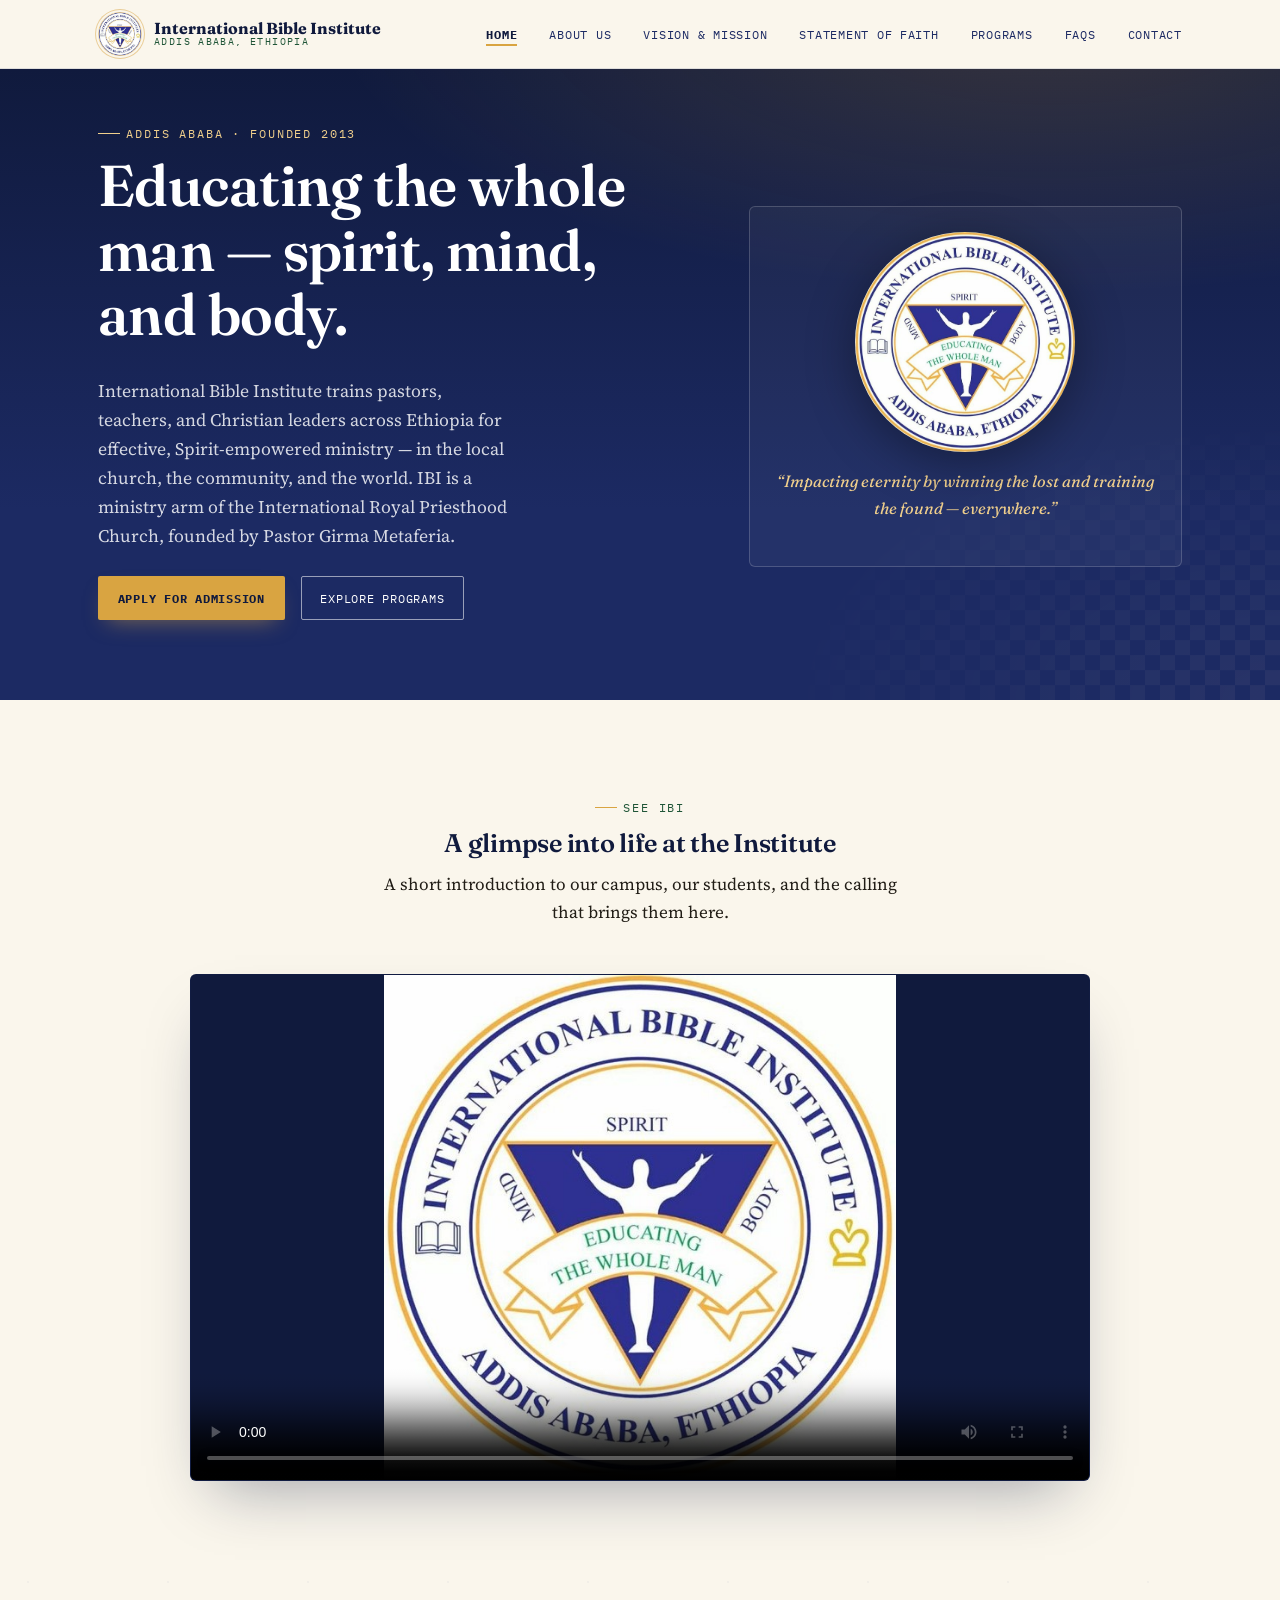
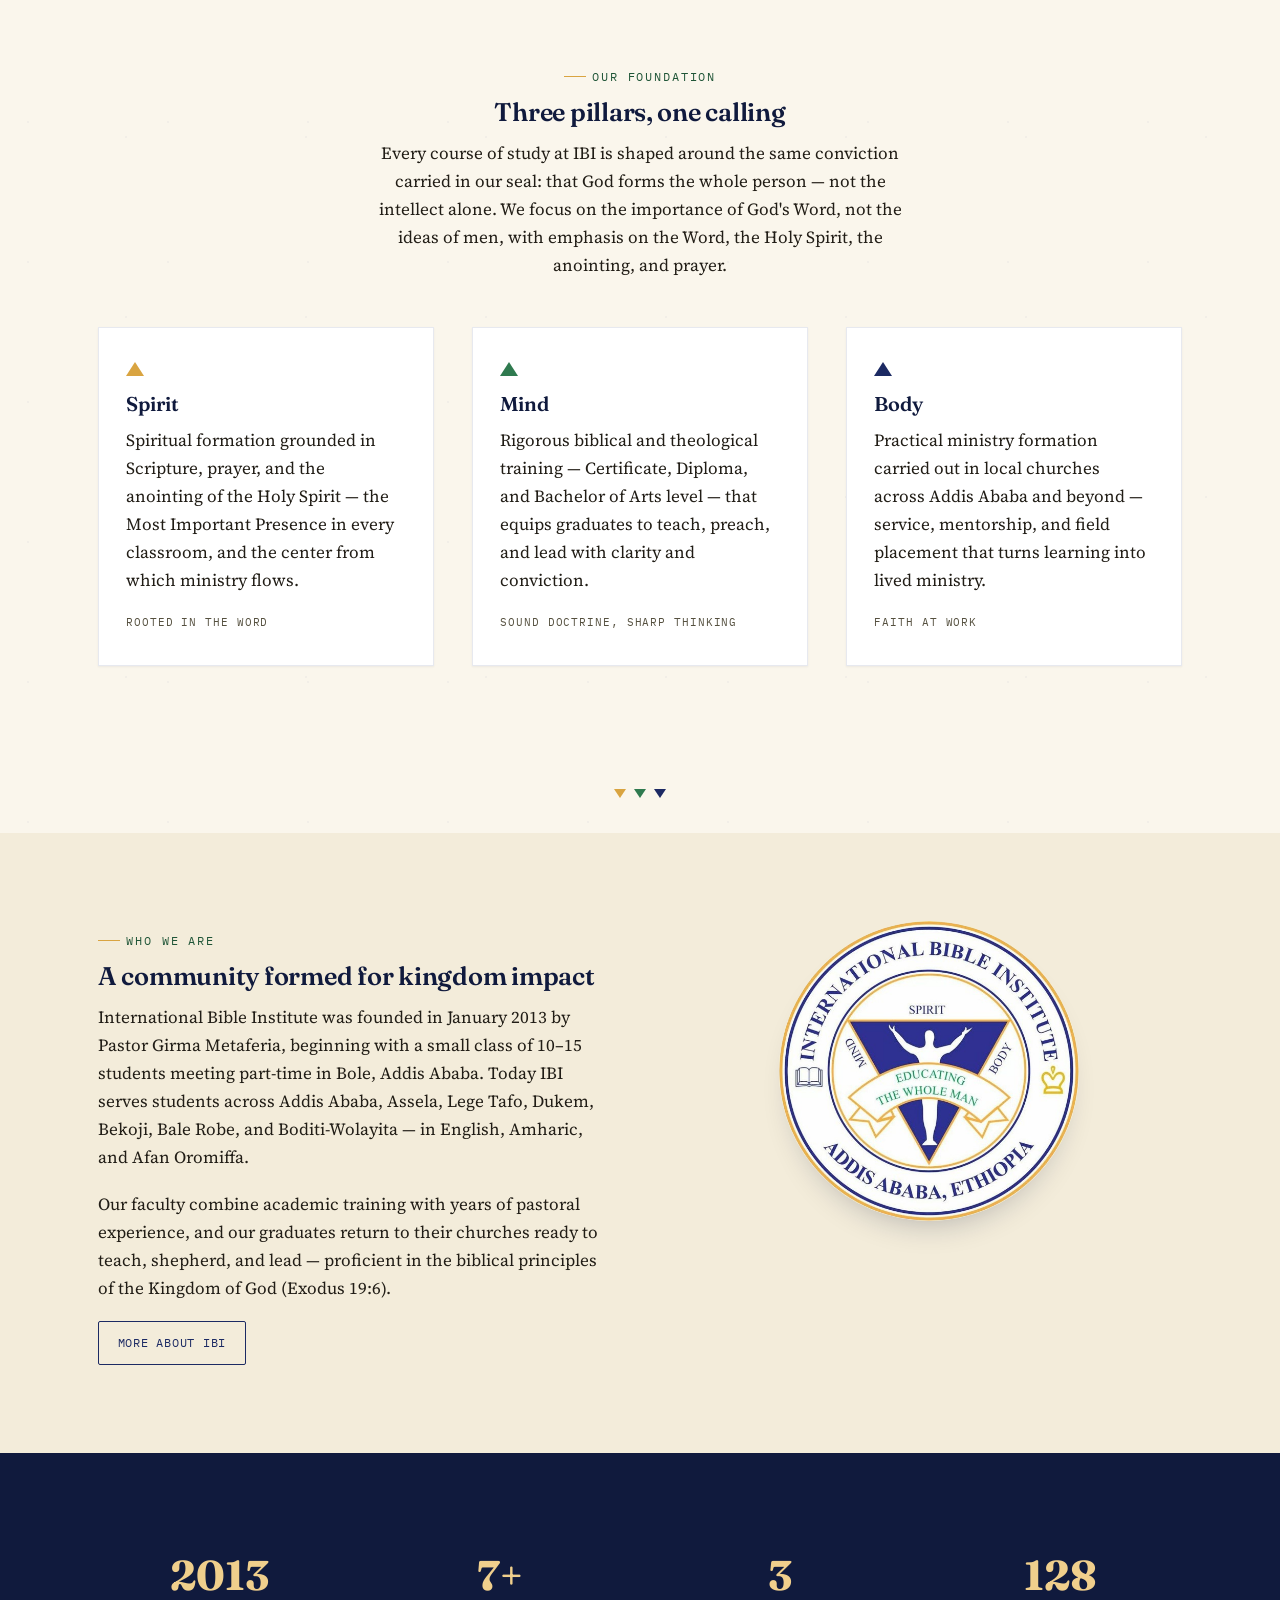
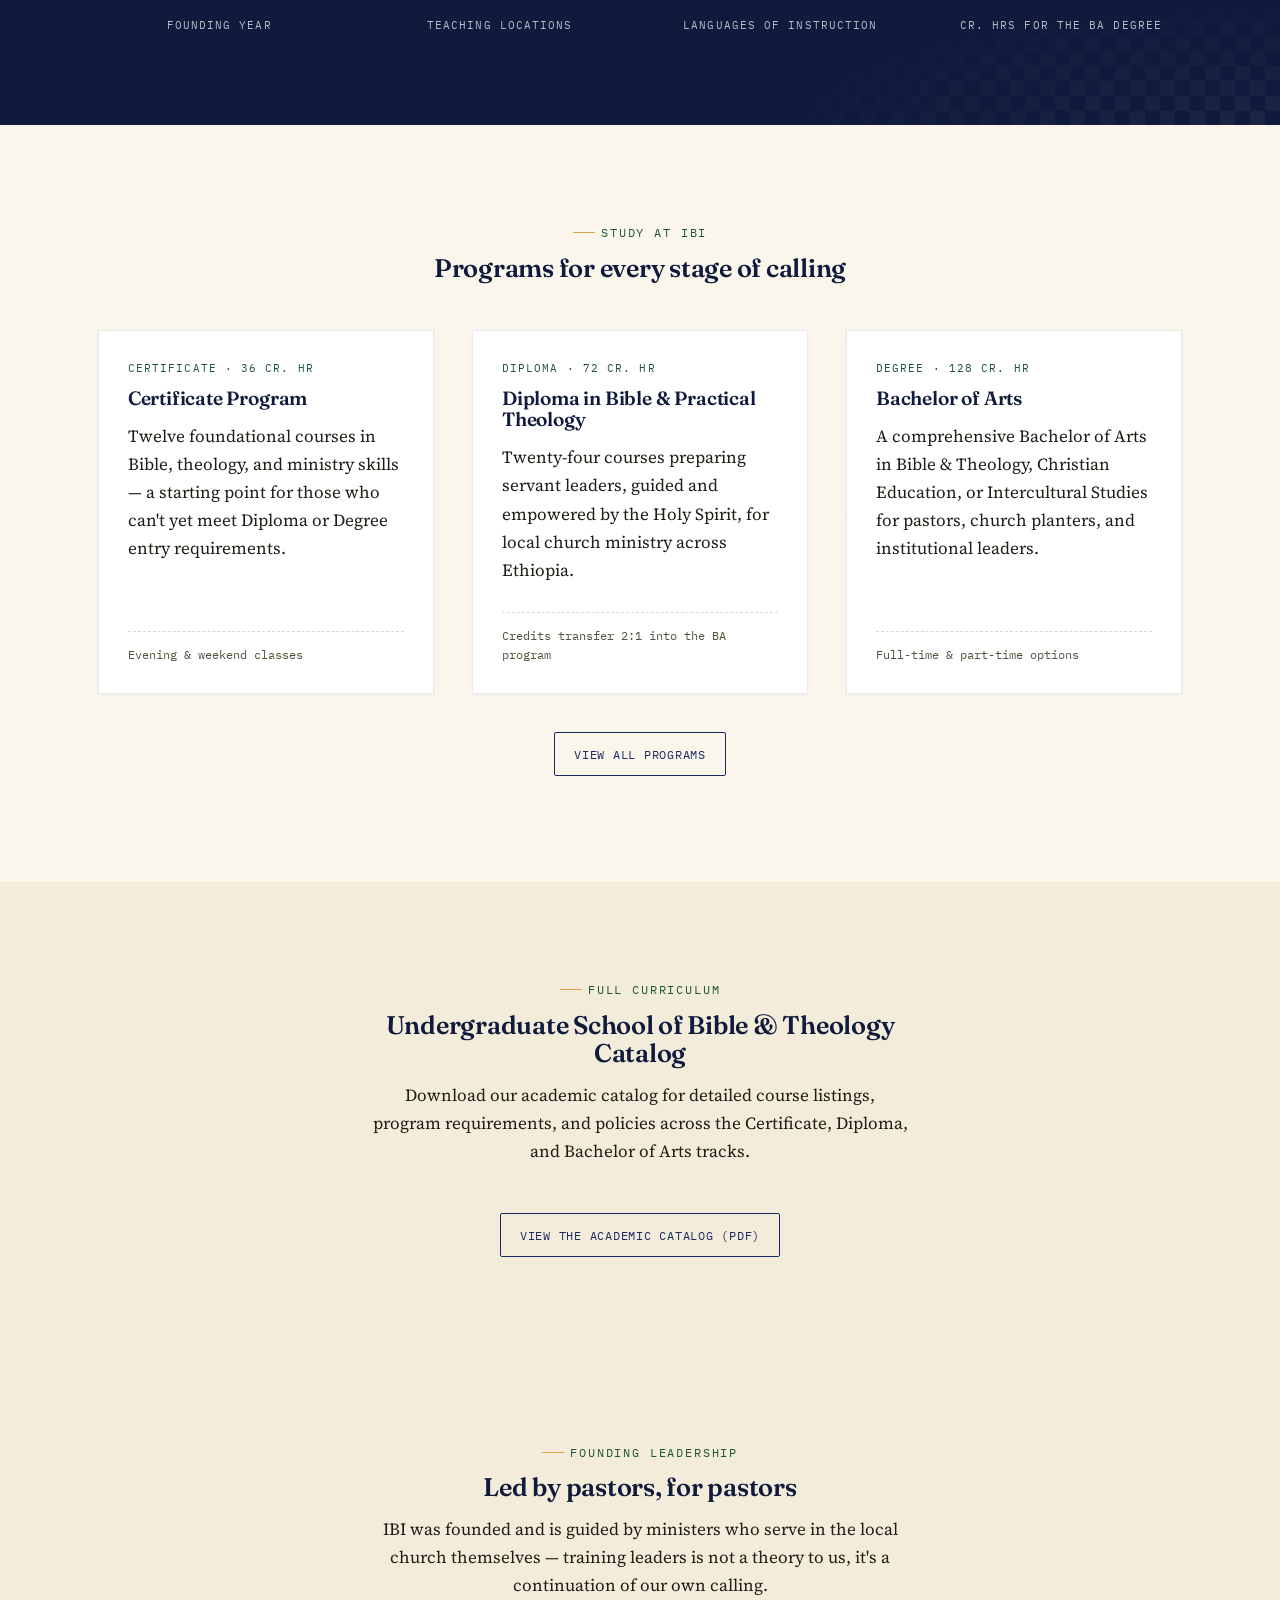
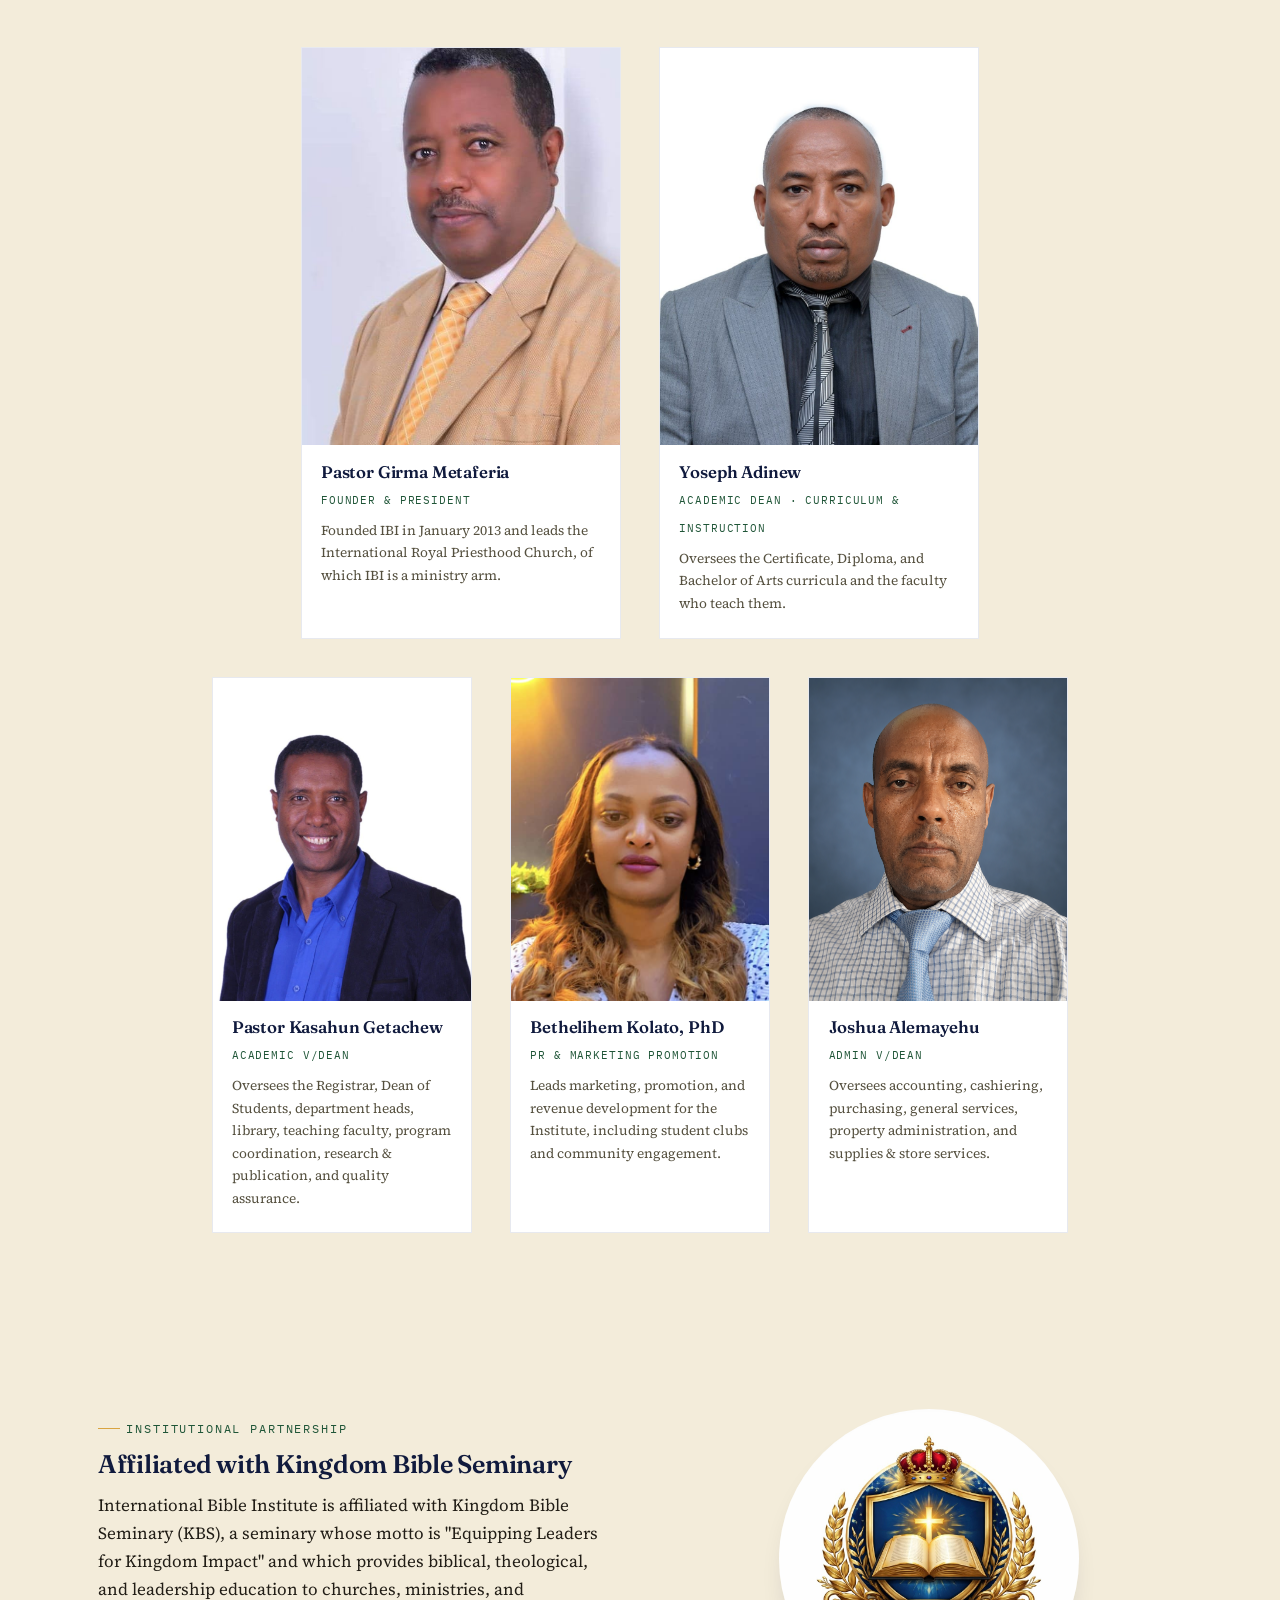
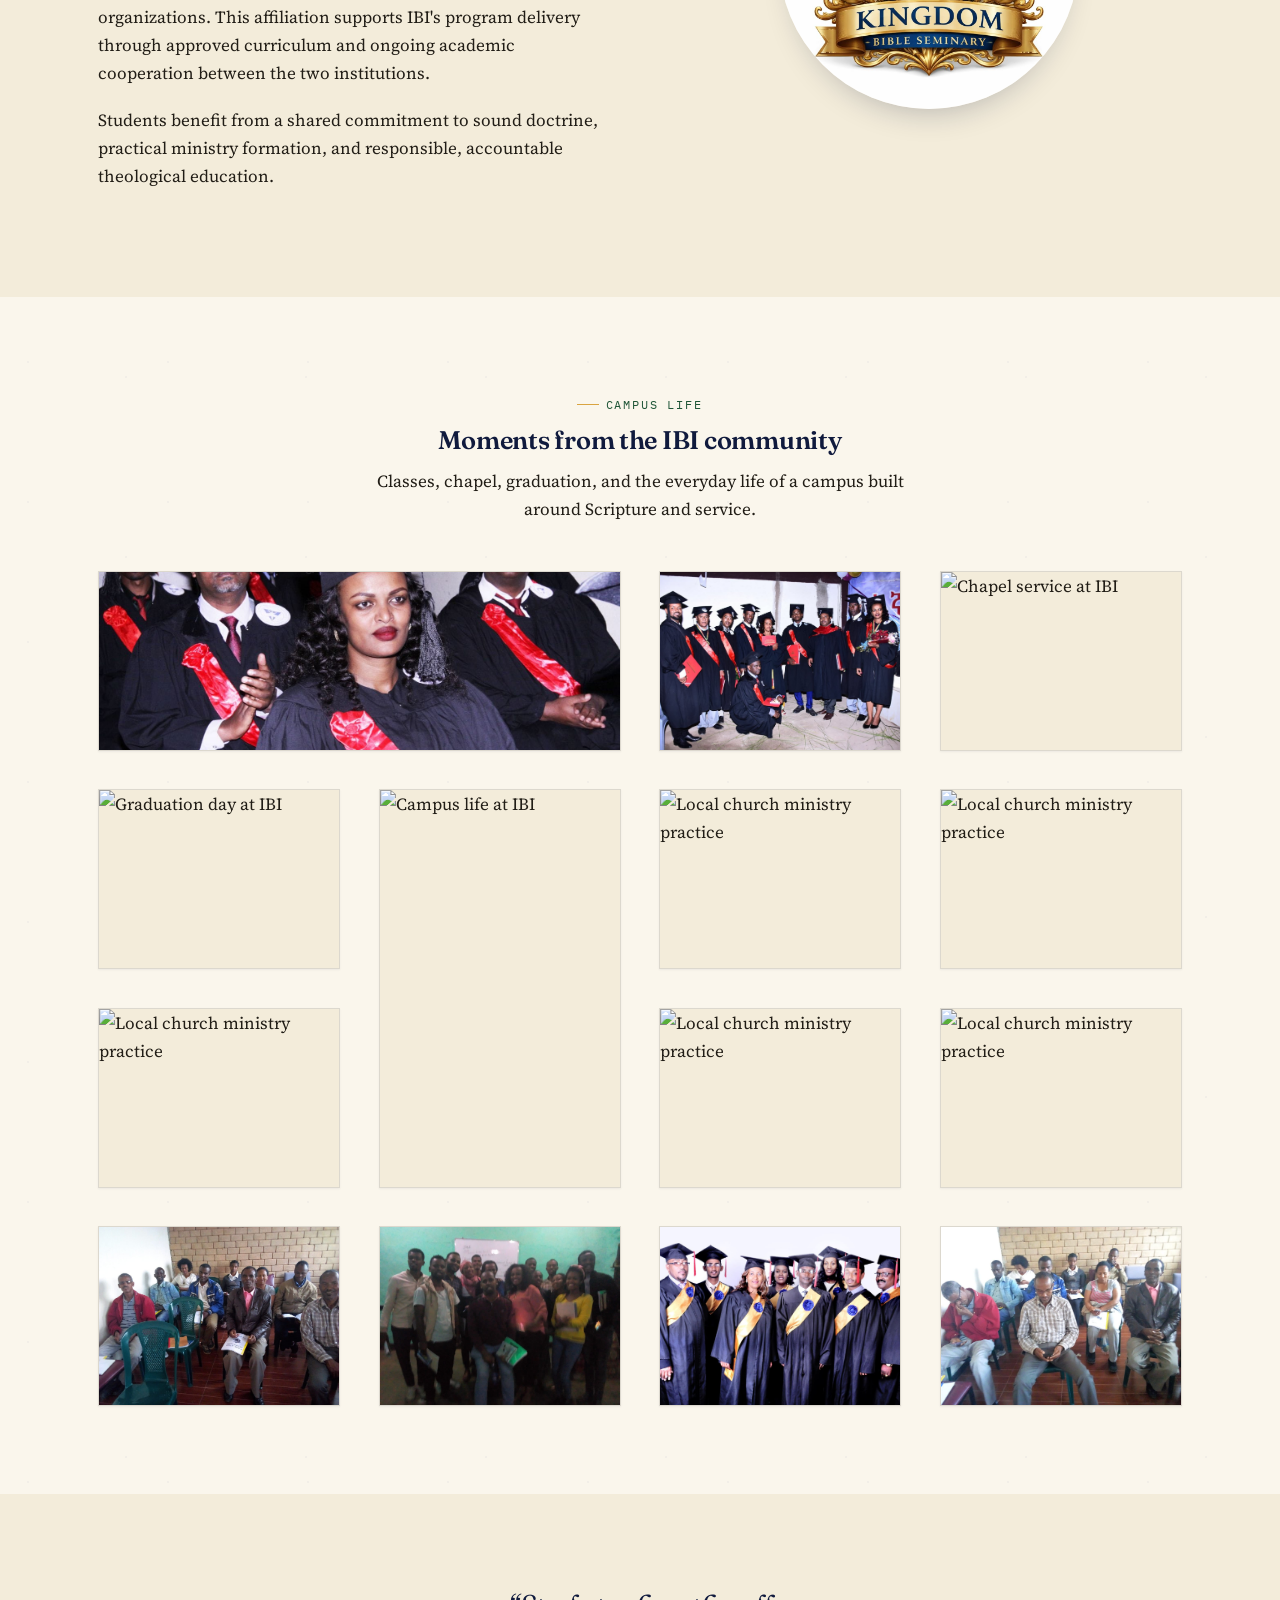
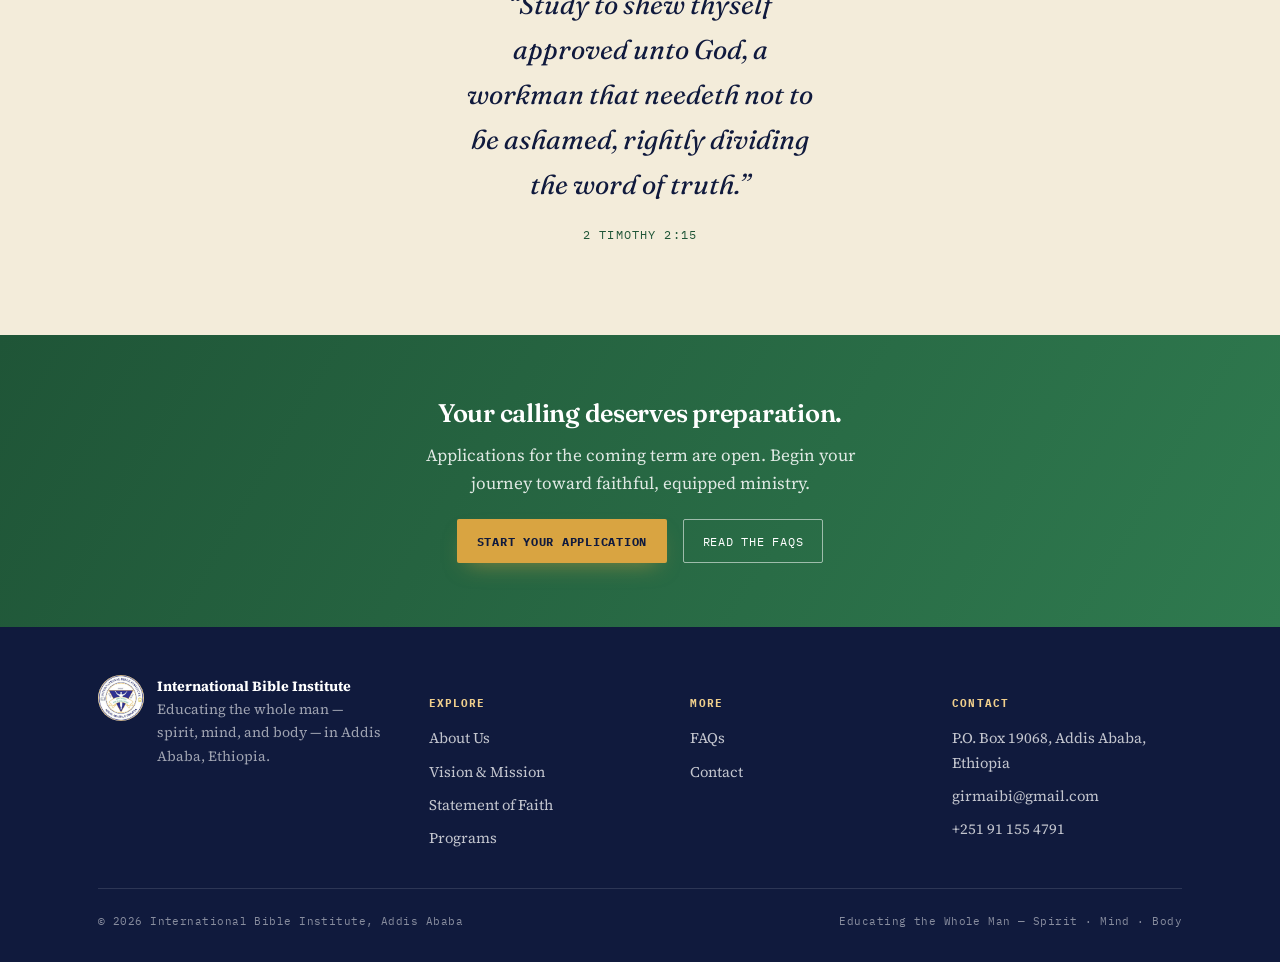
==== commit af52dc5d: "Update" ====
--- a/index.html
+++ b/index.html
@@ -179,41 +179,57 @@
         <h2>Led by pastors, for pastors</h2>
         <p>IBI was founded and is guided by ministers who serve in the local church themselves — training leaders is not a theory to us, it's a continuation of our own calling.</p>
       </div>
+
       <div class="people-grid">
-        <div class="person">
-          <div class="photo">
-            <img src="Pictures/pastor Girma.jpeg" alt="Pastor Girma Metaferia">
-          </div>
-          <div class="body">
-            <h4>Pastor Girma Metaferia</h4>
-            <span class="role">Founder &amp; President</span>
-            <p class="bio">Founded IBI in January 2013 and leads the International Royal Priesthood Church, of which IBI is a ministry arm.</p>
-          </div>
-        </div>
-        <div class="person">
-          <div class="photo"><img src="Pictures/dean baye.jpeg" alt="Academic Dean"></div>
-          <div class="body">
-            <h4>Dean Baye</h4>
-            <span class="role">Academic Dean · Curriculum &amp; Instruction</span>
-            <p class="bio">Oversees the Certificate, Diploma, and Bachelor of Arts curricula and the faculty who teach them.</p>
-          </div>
-        </div>
-        <div class="person">
-          <div class="photo"><img src="Pictures/WhatsApp Image 2026-07-26 at 11.01.32 PM.jpeg" alt="Bethelihem Kolato"></div>
-          <div class="body">
-            <h4>Bethelihem Kolato, PhD</h4>
-            <span class="role">V/Dean for Admin · Enrollment &amp; Student Support</span>
-            <p class="bio">Guides prospective students from application through registration, in English, Amharic, and Afan Oromiffa.</p>
-          </div>
-        </div>
-        <div class="person">
-          <div class="photo"><img src="Pictures/Pastor Kasahun Getachew pic.jpeg" alt="Pastor Kasahun Getachew"></div>
-          <div class="body">
-            <h4>Pastor Kasahun Getachew</h4>
-            <span class="role">V/Academic Dean · Academic Affairs</span>
-            <p class="bio">Works alongside the Academic Dean to oversee curriculum delivery and faculty support across all teaching locations.</p>
-          </div>
-        </div>
+
+        <div class="leadership-row leadership-row-top">
+          <div class="person">
+            <div class="photo">
+              <img src="Pictures/pastor Girma.jpeg" alt="Pastor Girma Metaferia">
+            </div>
+            <div class="body">
+              <h4>Pastor Girma Metaferia</h4>
+              <span class="role">Founder &amp; President</span>
+              <p class="bio">Founded IBI in January 2013 and leads the International Royal Priesthood Church, of which IBI is a ministry arm.</p>
+            </div>
+          </div>
+          <div class="person">
+            <div class="photo"><img src="Pictures/Yoseph Adinew.jpeg" alt="Academic Dean"></div>
+            <div class="body">
+              <h4>Yoseph Adinew</h4>
+              <span class="role">Academic Dean · Curriculum &amp; Instruction</span>
+              <p class="bio">Oversees the Certificate, Diploma, and Bachelor of Arts curricula and the faculty who teach them.</p>
+            </div>
+          </div>
+        </div>
+
+        <div class="leadership-row leadership-row-bottom">
+          <div class="person">
+            <div class="photo"><img src="Pictures/Pastor Kasahun Getachew pic.jpeg" alt="Pastor Kasahun Getachew"></div>
+            <div class="body">
+              <h4>Pastor Kasahun Getachew</h4>
+              <span class="role">Academic V/Dean</span>
+              <p class="bio">Oversees the Registrar, Dean of Students, department heads, library, teaching faculty, program coordination, research &amp; publication, and quality assurance.</p>
+            </div>
+          </div>
+          <div class="person">
+            <div class="photo"><img src="Pictures/Bethelihem Kolato, PhD.jpeg" alt="Bethelihem Kolato"></div>
+            <div class="body">
+              <h4>Bethelihem Kolato, PhD</h4>
+              <span class="role">PR &amp; Marketing Promotion</span>
+              <p class="bio">Leads marketing, promotion, and revenue development for the Institute, including student clubs and community engagement.</p>
+            </div>
+          </div>
+          <div class="person">
+            <div class="photo"><img src="Pictures/Joshua Alemayehu.png" alt="Joshua Alemayehu"></div>
+            <div class="body">
+              <h4>Joshua Alemayehu</h4>
+              <span class="role">Admin V/Dean</span>
+              <p class="bio">Oversees accounting, cashiering, purchasing, general services, property administration, and supplies &amp; store services.</p>
+            </div>
+          </div>
+        </div>
+
       </div>
     </div>
   </section>
--- a/styles.css
+++ b/styles.css
@@ -751,13 +751,34 @@
   .focus-list h4{ margin:0 0 .2rem; font-size:1.02rem; color:var(--navy-deep); }
   .focus-list p{ margin:0; color:var(--ink-soft); font-size:.96rem; }
 
-  /* Leadership */
+  /* Leadership
+     Two explicit rows: President + Dean on top (larger cards, since
+     there are only two), the remaining V/Deans below (smaller cards).
+     Each row is its own centered flex line, stacked in a column, so
+     the split is guaranteed regardless of how many people are in
+     each row — not dependent on wrapping width like a single grid. */
   .people-grid{
-    display:grid;
-    grid-template-columns:repeat(auto-fit, minmax(220px,1fr));
+    display:flex;
+    flex-direction:column;
     gap:var(--gap);
   }
+  .leadership-row{
+    display:flex;
+    flex-wrap:wrap;
+    justify-content:center;
+    gap:var(--gap);
+  }
+  .leadership-row-top .person{
+    flex:1 1 280px;
+    max-width:320px;
+  }
+  .leadership-row-bottom .person{
+    flex:1 1 220px;
+    max-width:260px;
+  }
   .person{
+    flex:1 1 220px;
+    max-width:260px;
     background:var(--white);
     border:1px solid rgba(28,42,99,.10);
     overflow:hidden;
@@ -1114,9 +1135,14 @@
 
     /* Grids collapse to one column */
     .card-grid,
-    .people-grid,
     .stats,
     .footer-grid{ grid-template-columns:1fr !important; }
+
+    /* Leadership cards stack full-width on phones */
+    .leadership-row .person{
+      flex-basis:100%;
+      max-width:400px;
+    }
 
     .stat{ padding-block:.4rem; border-bottom:1px solid rgba(255,255,255,.12); padding-bottom:1rem; }
     .stat:last-child{ border-bottom:none; }
